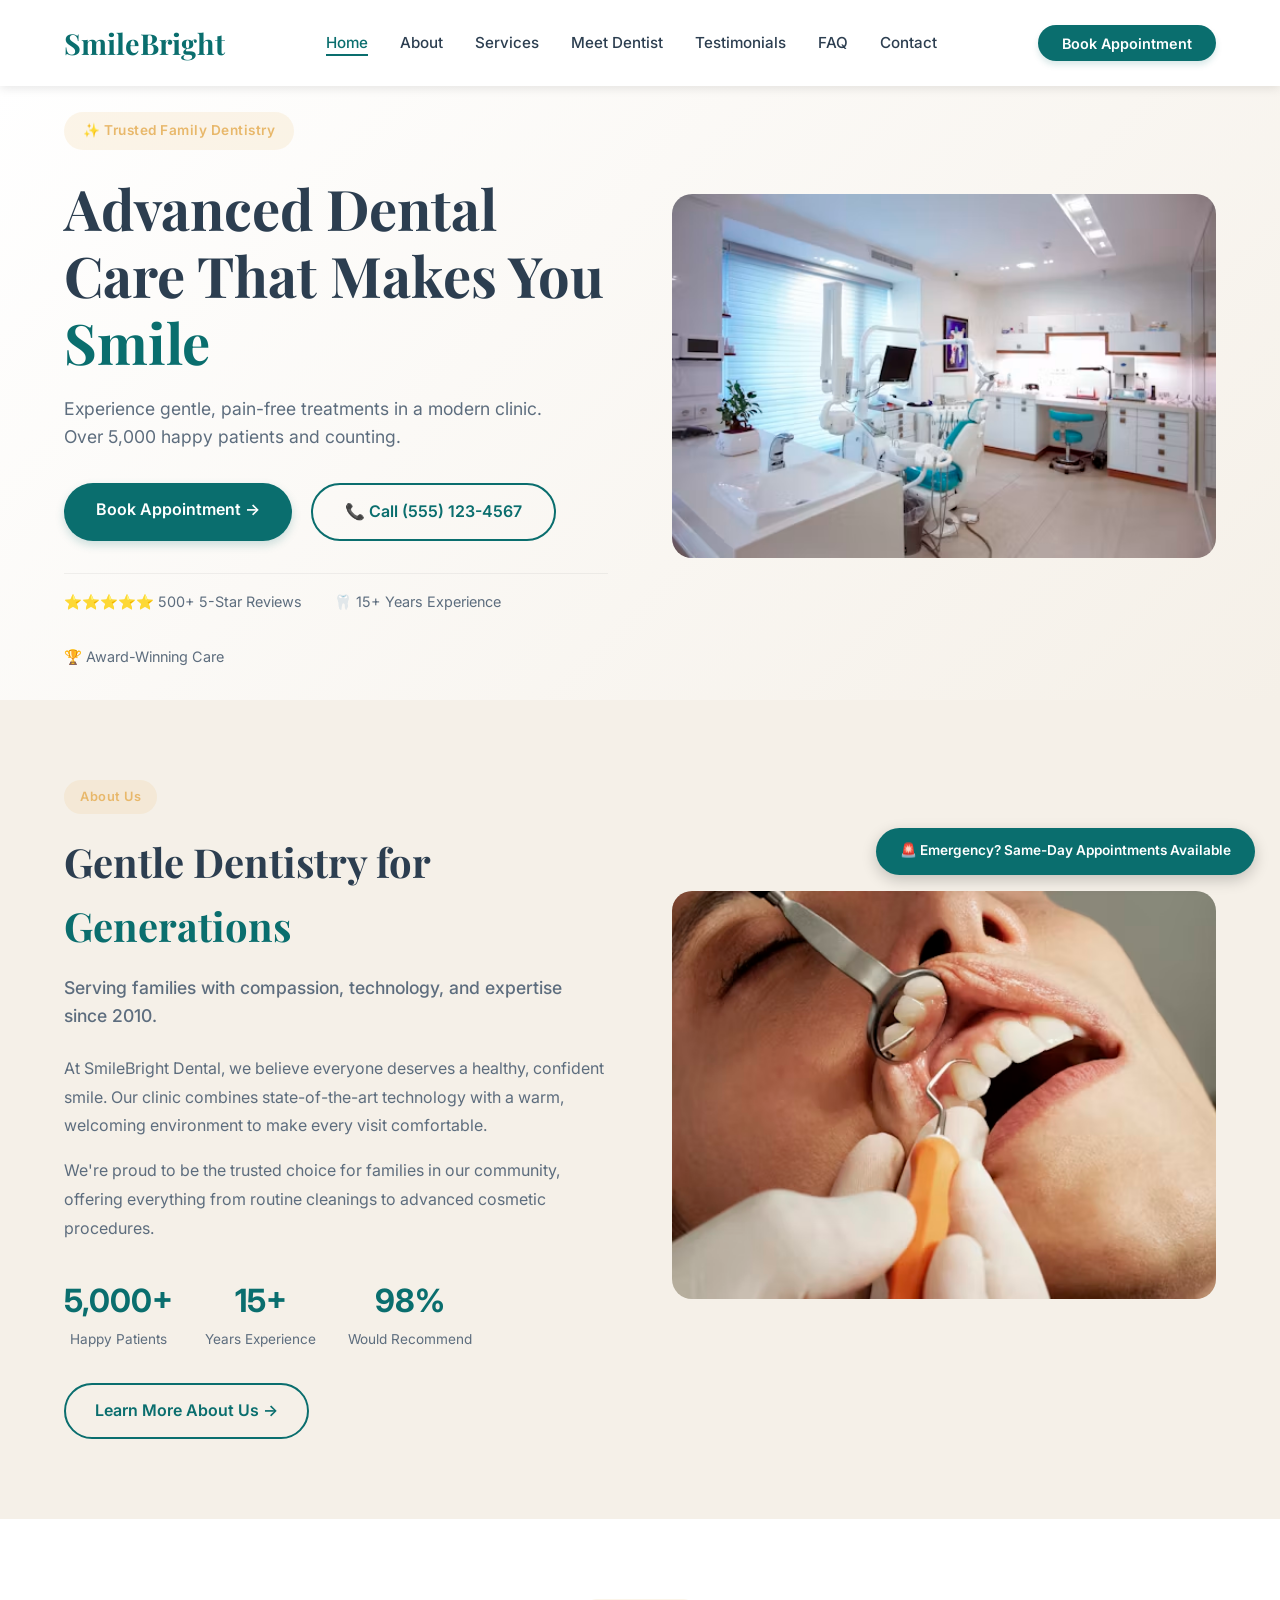
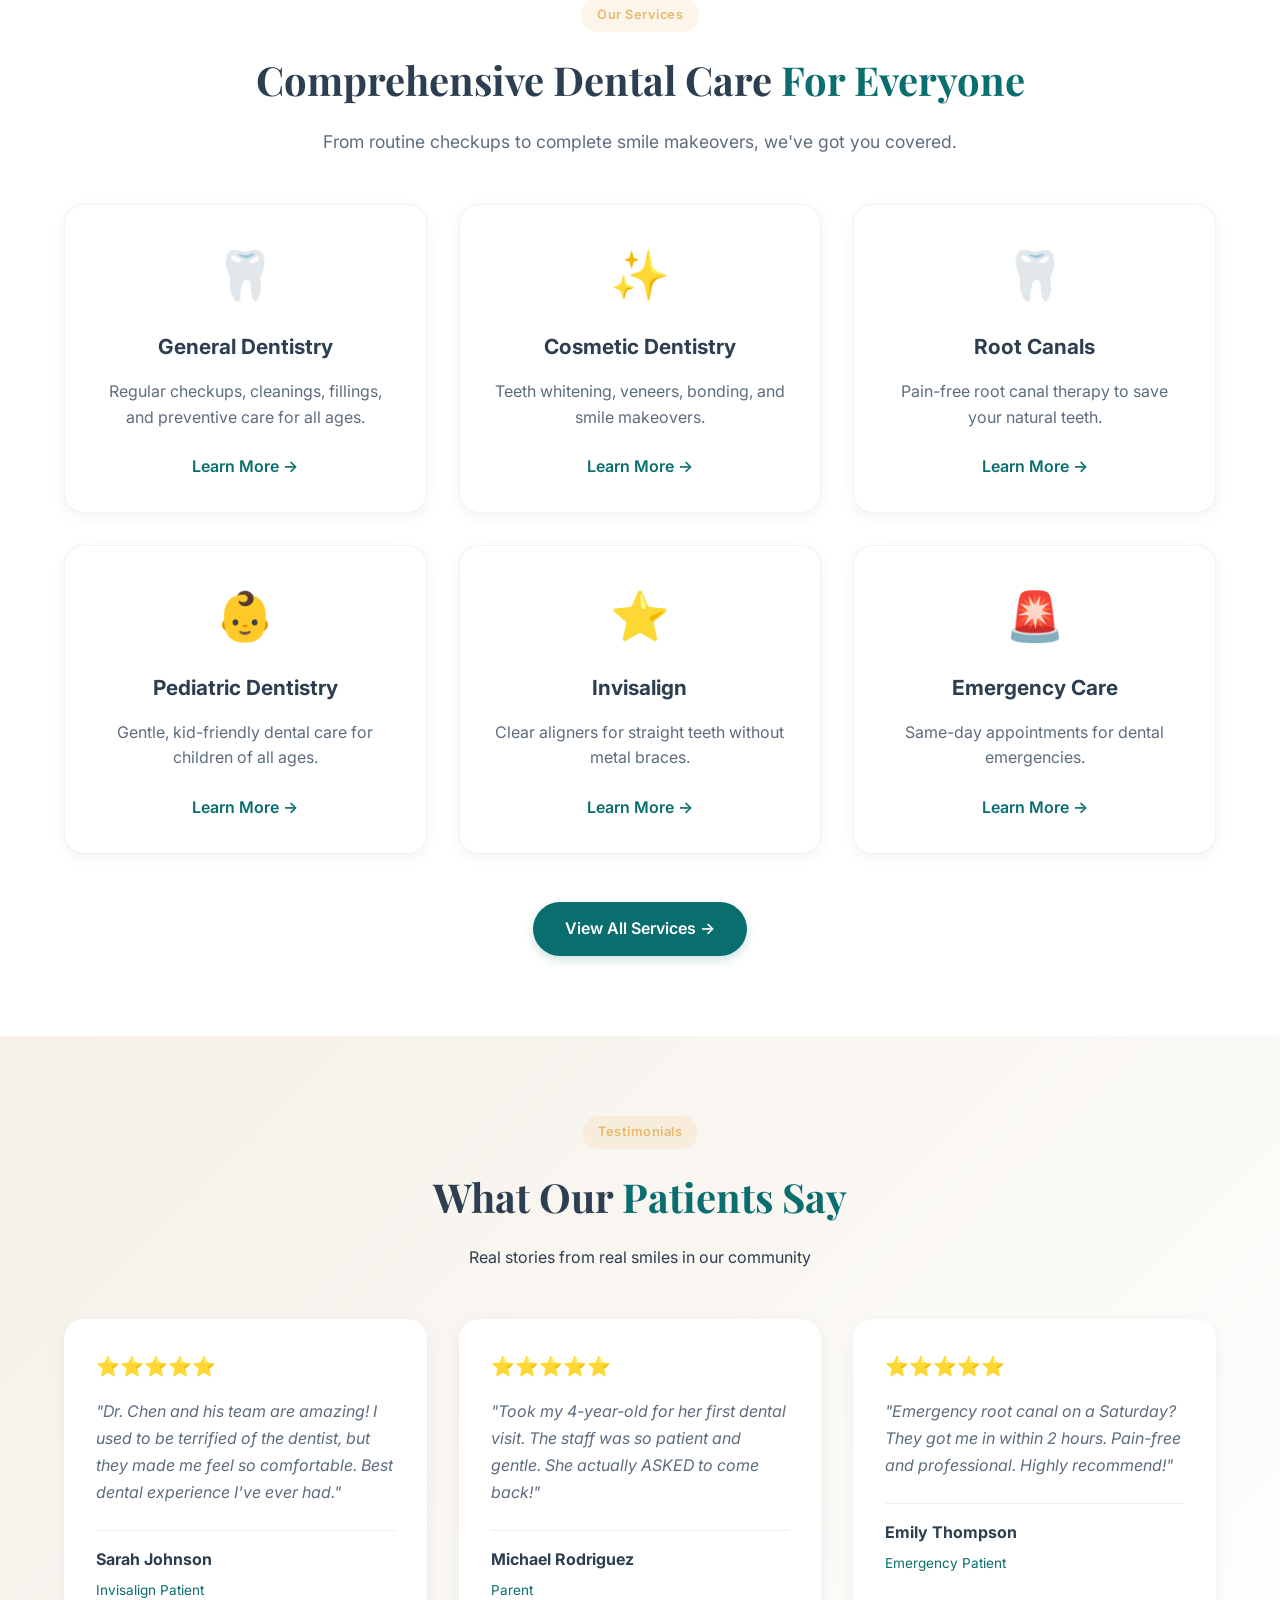
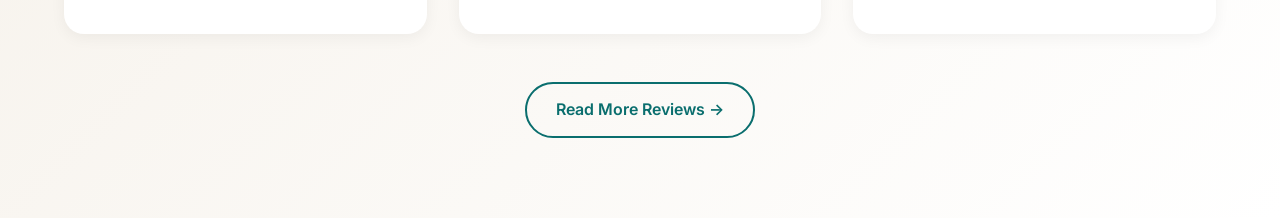
==== index.html @ 158069dd "Initial commit - SmileBright Dental Website" ====
<!DOCTYPE html>
<html lang="en">
<head>
    <meta charset="UTF-8">
    <meta name="viewport" content="width=device-width, initial-scale=1.0">
    <title>SmileBright Dental - Gentle Family Dentistry</title>
    <link rel="stylesheet" href="css/style.css">
    <script src="js/main.js" defer></script>
</head>
<body>
    <!-- Responsive Navigation Bar -->
    <header class="navbar">
        <div class="nav-container">
            <a href="index.html" class="logo">SmileBright</a>
            
            <!-- Desktop Navigation -->
            <div class="nav-menu" id="navMenu">
                <ul class="nav-list">
                    <li><a href="index.html" class="nav-link">Home</a></li>
                    <li><a href="about.html" class="nav-link">About</a></li>
                    <li><a href="services.html" class="nav-link">Services</a></li>
                    <li><a href="meet-dentist.html" class="nav-link">Meet Dentist</a></li>
                    <li><a href="testimonials.html" class="nav-link">Testimonials</a></li>
                    <li><a href="faq.html" class="nav-link">FAQ</a></li>
                    <li><a href="contact.html" class="nav-link">Contact</a></li>
                    <li class="mobile-only"><a href="appointment.html" class="btn-appointment">Book Appointment</a></li>
                </ul>
            </div>

            <!-- Desktop CTA Button -->
            <div class="nav-actions-desktop">
                <a href="appointment.html" class="btn-appointment">Book Appointment</a>
            </div>

            <!-- Hamburger Button for Mobile -->
            <button class="hamburger-menu" id="hamburgerBtn" aria-label="Toggle navigation">
                <span class="bar"></span>
                <span class="bar"></span>
                <span class="bar"></span>
            </button>
        </div>
    </header>

    <main>
        <section class="hero">
            <div class="hero-content">
                <span class="hero-badge">✨ Trusted Family Dentistry</span>
                <h1>Advanced Dental Care That Makes You <span class="highlight">Smile</span></h1>
                <p class="hero-subheadline">Experience gentle, pain-free treatments in a modern clinic. Over 5,000 happy patients and counting.</p>
                <div class="hero-buttons">
                    <a href="appointment.html" class="btn-primary">Book Appointment →</a>
                    <a href="tel:5551234567" class="btn-secondary">📞 Call (555) 123-4567</a>
                </div>
                <div class="hero-trust">
                    <span>⭐⭐⭐⭐⭐ 500+ 5-Star Reviews</span>
                    <span>🦷 15+ Years Experience</span>
                    <span>🏆 Award-Winning Care</span>
                </div>
            </div>
            <div class="hero-image">
                <div class="hero-image-placeholder">
                    <img src="images/photo-1629909613654-28e377c37b09.avif" alt="SmileBright Dental Clinic" style="width:100%; border-radius:20px; object-fit:cover;">
                </div>
            </div>
        </section>

        <section class="about-section">
            <div class="about-container">
                <div class="about-content">
                    <span class="section-badge">About Us</span>
                    <h2>Gentle Dentistry for <span class="highlight">Generations</span></h2>
                    <p class="about-subhead">Serving families with compassion, technology, and expertise since 2010.</p>
                    <div class="about-text">
                        <p>At SmileBright Dental, we believe everyone deserves a healthy, confident smile. Our clinic combines state-of-the-art technology with a warm, welcoming environment to make every visit comfortable.</p>
                        <p>We're proud to be the trusted choice for families in our community, offering everything from routine cleanings to advanced cosmetic procedures.</p>
                    </div>
                    <div class="about-stats">
                        <div class="stat">
                            <span class="stat-number">5,000+</span>
                            <span class="stat-label">Happy Patients</span>
                        </div>
                        <div class="stat">
                            <span class="stat-number">15+</span>
                            <span class="stat-label">Years Experience</span>
                        </div>
                        <div class="stat">
                            <span class="stat-number">98%</span>
                            <span class="stat-label">Would Recommend</span>
                        </div>
                    </div>
                    <a href="about.html" class="btn-outline">Learn More About Us →</a>
                </div>
                <div class="about-image">
                    <div class="about-image-placeholder">
                        <img src="images/photo-1606811971618-4486d14f3f99.avif" alt="SmileBright Dental Clinic" style="width:100%; border-radius:20px; object-fit:cover;">
                    </div>
                </div>
            </div>
        </section>

        <section class="services-section">
            <div class="services-header">
                <span class="section-badge">Our Services</span>
                <h2>Comprehensive Dental Care <span class="highlight">For Everyone</span></h2>
                <p>From routine checkups to complete smile makeovers, we've got you covered.</p>
            </div>
            <div class="services-grid">
                <div class="service-card">
                    <div class="service-icon">🦷</div>
                    <h3>General Dentistry</h3>
                    <p>Regular checkups, cleanings, fillings, and preventive care for all ages.</p>
                    <a href="services.html#general" class="service-link">Learn More →</a>
                </div>
                <div class="service-card">
                    <div class="service-icon">✨</div>
                    <h3>Cosmetic Dentistry</h3>
                    <p>Teeth whitening, veneers, bonding, and smile makeovers.</p>
                    <a href="services.html#cosmetic" class="service-link">Learn More →</a>
                </div>
                <div class="service-card">
                    <div class="service-icon">🦷</div>
                    <h3>Root Canals</h3>
                    <p>Pain-free root canal therapy to save your natural teeth.</p>
                    <a href="services.html#root-canal" class="service-link">Learn More →</a>
                </div>
                <div class="service-card">
                    <div class="service-icon">👶</div>
                    <h3>Pediatric Dentistry</h3>
                    <p>Gentle, kid-friendly dental care for children of all ages.</p>
                    <a href="services.html#pediatric" class="service-link">Learn More →</a>
                </div>
                <div class="service-card">
                    <div class="service-icon">⭐</div>
                    <h3>Invisalign</h3>
                    <p>Clear aligners for straight teeth without metal braces.</p>
                    <a href="services.html#invisalign" class="service-link">Learn More →</a>
                </div>
                <div class="service-card">
                    <div class="service-icon">🚨</div>
                    <h3>Emergency Care</h3>
                    <p>Same-day appointments for dental emergencies.</p>
                    <a href="services.html#emergency" class="service-link">Learn More →</a>
                </div>
            </div>
            <div class="services-cta">
                <a href="services.html" class="btn-primary">View All Services →</a>
            </div>
        </section>

        <section class="testimonials-section">
            <div class="testimonials-header">
                <span class="section-badge">Testimonials</span>
                <h2>What Our <span class="highlight">Patients Say</span></h2>
                <p>Real stories from real smiles in our community</p>
            </div>
            <div class="testimonials-grid">
                <div class="testimonial-card">
                    <div class="testimonial-stars">⭐⭐⭐⭐⭐</div>
                    <p class="testimonial-text">"Dr. Chen and his team are amazing! I used to be terrified of the dentist, but they made me feel so comfortable. Best dental experience I've ever had."</p>
                    <div class="testimonial-author">
                        <strong>Sarah Johnson</strong>
                        <span>Invisalign Patient</span>
                    </div>
                </div>
                <div class="testimonial-card">
                    <div class="testimonial-stars">⭐⭐⭐⭐⭐</div>
                    <p class="testimonial-text">"Took my 4-year-old for her first dental visit. The staff was so patient and gentle. She actually ASKED to come back!"</p>
                    <div class="testimonial-author">
                        <strong>Michael Rodriguez</strong>
                        <span>Parent</span>
                    </div>
                </div>
                <div class="testimonial-card">
                    <div class="testimonial-stars">⭐⭐⭐⭐⭐</div>
                    <p class="testimonial-text">"Emergency root canal on a Saturday? They got me in within 2 hours. Pain-free and professional. Highly recommend!"</p>
                    <div class="testimonial-author">
                        <strong>Emily Thompson</strong>
                        <span>Emergency Patient</span>
                    </div>
                </div>
            </div>
            <div class="testimonials-cta">
                <a href="testimonials.html" class="btn-outline">Read More Reviews →</a>
            </div>
        </section>
    </main>

    <div class="floating-widget">
        🚨 Emergency? Same-Day Appointments Available
    </div>
</body>
</html>
---- css/style.css ----
/* SmileBright Dental Clinic CSS */
@import url('https://fonts.googleapis.com/css2?family=Inter:wght@400;500;600;700&family=Playfair+Display:ital,wght@0,400..900;1,400..900&display=swap');

/* CSS Reset */
* {
    margin: 0;
    padding: 0;
    box-sizing: border-box;
}

body {
    font-family: 'Inter', sans-serif;
    color: #2C3E50;
    background-color: #FFFFFF;
    line-height: 1.6;
    padding-top: 80px;
}

/* Make sure navbar is visible */
.navbar {
    position: fixed;
    top: 0;
    left: 0;
    width: 100%;
    background-color: white; /* Changed from transparent to ensure visibility */
    z-index: 1000;
    box-shadow: 0 2px 10px rgba(0,0,0,0.1);
}

.nav-container {
    display: flex;
    justify-content: space-between;
    align-items: center;
    padding: 1.25rem 5%;
    max-width: 1400px;
    margin: 0 auto;
}

/* Logo Styling */
.logo {
    font-family: 'Playfair Display', serif;
    font-size: 1.8rem;
    font-weight: 700;
    color: #0A6E6E;
    text-decoration: none;
    transition: transform 0.3s ease;
}

.logo:hover {
    transform: scale(1.02);
}

/* Navigation Links General Styles */
.nav-list {
    display: flex;
    gap: 2rem;
    list-style: none;
}

.nav-link {
    text-decoration: none;
    color: #2C3E50;
    font-weight: 500;
    font-size: 0.95rem;
    transition: color 0.3s ease;
    position: relative;
    padding: 0.25rem 0;
}

.nav-link:hover {
    color: #0A6E6E;
}

/* Active Page Indicator */
.nav-link.active {
    color: #0A6E6E;
    text-decoration: underline;
    text-underline-offset: 6px;
    text-decoration-thickness: 2px;
}

/* Appointment CTA Button */
.btn-appointment {
    background-color: #0A6E6E;
    color: #FFFFFF;
    padding: 0.6rem 1.5rem;
    border-radius: 50px;
    font-weight: 600;
    font-size: 0.9rem;
    text-decoration: none;
    transition: background-color 0.3s ease, transform 0.2s ease, box-shadow 0.3s ease;
    box-shadow: 0 4px 6px rgba(10, 110, 110, 0.15);
}

.btn-appointment:hover {
    background-color: #055252;
    transform: translateY(-1px);
    box-shadow: 0 6px 12px rgba(10, 110, 110, 0.25);
}

.btn-appointment.active {
    background-color: #055252;
}

/* Hero Section Placeholder */
.hero-placeholder {
    min-height: 500px;
    height: 80vh;
    background: linear-gradient(135deg, #F5F0E8 0%, #EADEC9 100%);
    display: flex;
    flex-direction: column;
    justify-content: center;
    align-items: center;
    text-align: center;
    padding: 2rem;
}

.hero-placeholder h1 {
    font-family: 'Playfair Display', serif;
    font-size: 3rem;
    color: #0A6E6E;
    margin-bottom: 1rem;
}

.hero-placeholder p {
    font-size: 1.2rem;
    color: #5D6D7E;
    max-width: 600px;
}

/* Fix nav-menu visibility on desktop */
@media (min-width: 769px) {
    .nav-menu {
        display: flex !important;
        align-items: center;
    }
    
    .mobile-only {
        display: none;
    }
}

/* Mobile styles */
@media (max-width: 768px) {
    .nav-actions-desktop {
        display: none;
    }
    
    .nav-menu {
        position: fixed;
        top: 0;
        right: -100%;
        width: 280px;
        height: 100vh;
        background: white;
        flex-direction: column;
        justify-content: flex-start;
        padding-top: 80px;
        transition: right 0.3s ease;
        box-shadow: -2px 0 10px rgba(0,0,0,0.1);
        z-index: 999;
    }
    
    .nav-menu.active {
        right: 0;
        display: flex !important;
    }
    
    .nav-list {
        flex-direction: column;
        padding: 0 2rem;
        gap: 1.5rem;
    }
    
    .mobile-only {
        display: block;
        margin-top: 2rem;
    }
    
    .hamburger-menu {
        display: flex !important;
        flex-direction: column;
        gap: 5px;
        background: none;
        border: none;
        cursor: pointer;
        z-index: 1001;
    }
    
    .hamburger-menu .bar {
        width: 25px;
        height: 3px;
        background: #2C3E50;
        border-radius: 3px;
        transition: all 0.3s;
    }
    
    .hamburger-menu.active .bar:nth-child(1) {
        transform: rotate(45deg) translate(5px, 5px);
    }
    
    .hamburger-menu.active .bar:nth-child(2) {
        opacity: 0;
    }
    
    .hamburger-menu.active .bar:nth-child(3) {
        transform: rotate(-45deg) translate(7px, -6px);
    }
}

/* Desktop nav-menu visible */
@media (min-width: 769px) {
    .hamburger-menu {
        display: none !important;
    }
    
    .nav-menu {
        display: flex !important;
        position: static;
        width: auto;
        height: auto;
        background: transparent;
        box-shadow: none;
        padding-top: 0;
    }
}

/* Hero Section Styles */
.hero {
    min-height: 550px;
    display: flex;
    align-items: center;
    justify-content: space-between;
    padding: 2rem 5%;
    max-width: 1400px;
    margin: 0 auto;
    gap: 4rem;
    background: linear-gradient(135deg, #FFFFFF 0%, #F5F0E8 100%);
}

.hero-content {
    flex: 1;
}

.hero-badge {
    display: inline-block;
    background: rgba(232, 184, 107, 0.15);
    color: #E8B86B;
    padding: 0.5rem 1.2rem;
    border-radius: 50px;
    font-size: 0.85rem;
    font-weight: 600;
    margin-bottom: 1.5rem;
    letter-spacing: 0.5px;
}

.hero h1 {
    font-family: 'Playfair Display', serif;
    font-size: 3.5rem;
    line-height: 1.2;
    margin-bottom: 1.2rem;
    color: #2C3E50;
}

.hero .highlight {
    color: #0A6E6E;
    position: relative;
    display: inline-block;
}

.hero .highlight::after {
    content: '';
    position: absolute;
    bottom: 8px;
    left: 0;
    width: 100%;
    height: 10px;
    background: rgba(10, 110, 110, 0.2);
    z-index: -1;
}

.hero-subheadline {
    font-size: 1.1rem;
    color: #5D6D7E;
    line-height: 1.6;
    margin-bottom: 2rem;
    max-width: 90%;
}

.hero-buttons {
    display: flex;
    gap: 1.2rem;
    margin-bottom: 2rem;
    flex-wrap: wrap;
}

.btn-primary {
    background: #0A6E6E;
    color: white;
    padding: 0.9rem 2rem;
    border-radius: 50px;
    text-decoration: none;
    font-weight: 600;
    transition: all 0.3s ease;
    display: inline-block;
    box-shadow: 0 4px 10px rgba(10, 110, 110, 0.2);
}

.btn-primary:hover {
    background: #055252;
    transform: translateY(-2px);
    box-shadow: 0 6px 15px rgba(10, 110, 110, 0.3);
}

.btn-secondary {
    background: transparent;
    color: #0A6E6E;
    padding: 0.9rem 2rem;
    border-radius: 50px;
    text-decoration: none;
    font-weight: 600;
    border: 2px solid #0A6E6E;
    transition: all 0.3s ease;
    display: inline-block;
}

.btn-secondary:hover {
    background: rgba(10, 110, 110, 0.05);
    transform: translateY(-2px);
}

.hero-trust {
    display: flex;
    gap: 2rem;
    padding-top: 1rem;
    border-top: 1px solid rgba(0,0,0,0.05);
    font-size: 0.9rem;
    color: #5D6D7E;
    flex-wrap: wrap;
}

.hero-image {
    flex: 1;
    display: flex;
    align-items: center;
    justify-content: center;
}

.hero-image-placeholder {
    background: linear-gradient(135deg, #0A6E6E10, #E8B86B10);
    border-radius: 30px;
    width: 100%;
    min-height: 400px;
    display: flex;
    flex-direction: column;
    align-items: center;
    justify-content: center;
    font-size: 4rem;
    text-align: center;
    border: 2px dashed #0A6E6E30;
}

.hero-image-placeholder p {
    font-size: 1.25rem;
    color: #0A6E6E;
    margin-top: 1rem;
}

.hero-image-placeholder small {
    font-size: 0.8rem;
    color: #5D6D7E;
}

/* Floating Widget */
.floating-widget {
    position: fixed;
    bottom: 25px;
    right: 25px;
    background: #0A6E6E;
    color: white;
    padding: 0.8rem 1.5rem;
    border-radius: 50px;
    font-size: 0.85rem;
    font-weight: 600;
    z-index: 999;
    box-shadow: 0 5px 15px rgba(0,0,0,0.2);
    cursor: pointer;
    transition: transform 0.3s ease;
}

.floating-widget:hover {
    transform: scale(1.05);
    background: #055252;
}

/* Mobile Responsive */
@media (max-width: 968px) {
    .hero {
        flex-direction: column;
        text-align: center;
        gap: 2rem;
        padding: 2rem 5%;
    }
    
    .hero h1 {
        font-size: 2.5rem;
    }
    
    .hero-subheadline {
        max-width: 100%;
    }
    
    .hero-buttons {
        justify-content: center;
    }
    
    .hero-trust {
        justify-content: center;
    }
    
    .hero-image-placeholder {
        min-height: 250px;
    }
}

@media (max-width: 480px) {
    .hero h1 {
        font-size: 1.8rem;
    }
    
    .hero-buttons {
        flex-direction: column;
    }
    
    .btn-primary, .btn-secondary {
        text-align: center;
    }
    
    .floating-widget {
        font-size: 0.7rem;
        padding: 0.5rem 1rem;
        bottom: 15px;
        right: 15px;
    }
}

/* Section Badge */
.section-badge {
    display: inline-block;
    background: rgba(232, 184, 107, 0.15);
    color: #E8B86B;
    padding: 0.4rem 1rem;
    border-radius: 50px;
    font-size: 0.8rem;
    font-weight: 600;
    margin-bottom: 1rem;
    letter-spacing: 0.5px;
}

/* About Section */
.about-section {
    padding: 5rem 5%;
    background: #F5F0E8;
}

.about-container {
    max-width: 1400px;
    margin: 0 auto;
    display: flex;
    align-items: center;
    gap: 4rem;
}

.about-content {
    flex: 1;
}

.about-content h2 {
    font-family: 'Playfair Display', serif;
    font-size: 2.5rem;
    color: #2C3E50;
    margin-bottom: 1rem;
}

.about-content .highlight {
    color: #0A6E6E;
}

.about-subhead {
    font-size: 1.1rem;
    color: #5D6D7E;
    margin-bottom: 1.5rem;
    font-weight: 500;
}

.about-text {
    color: #5D6D7E;
    line-height: 1.8;
    margin-bottom: 2rem;
}

.about-text p {
    margin-bottom: 1rem;
}

.about-stats {
    display: flex;
    gap: 2rem;
    margin-bottom: 2rem;
    flex-wrap: wrap;
}

.stat {
    text-align: center;
}

.stat-number {
    display: block;
    font-size: 2rem;
    font-weight: 700;
    color: #0A6E6E;
}

.stat-label {
    font-size: 0.85rem;
    color: #5D6D7E;
}

.btn-outline {
    display: inline-block;
    padding: 0.8rem 1.8rem;
    border: 2px solid #0A6E6E;
    color: #0A6E6E;
    text-decoration: none;
    border-radius: 50px;
    font-weight: 600;
    transition: all 0.3s;
}

.btn-outline:hover {
    background: #0A6E6E;
    color: white;
}

.about-image {
    flex: 1;
}

.about-image-placeholder {
    background: linear-gradient(135deg, #0A6E6E10, #E8B86B10);
    border-radius: 30px;
    min-height: 400px;
    display: flex;
    flex-direction: column;
    align-items: center;
    justify-content: center;
    font-size: 4rem;
    text-align: center;
    border: 2px dashed #0A6E6E30;
}

/* Page Header */
.page-header {
    background: linear-gradient(135deg, #0A6E6E, #055252);
    color: white;
    text-align: center;
    padding: 4rem 5%;
    margin-top: -80px;
    padding-top: 120px;
}

.page-header h1 {
    font-family: 'Playfair Display', serif;
    font-size: 3rem;
    margin-bottom: 0.5rem;
}

/* Doctor Profile */
.doctor-profile {
    padding: 5rem 5%;
    max-width: 1400px;
    margin: 0 auto;
}

.doctor-container {
    display: flex;
    gap: 4rem;
    align-items: start;
}

.doctor-image {
    flex: 1;
}

.doctor-image-placeholder {
    background: linear-gradient(135deg, #0A6E6E10, #E8B86B10);
    border-radius: 30px;
    min-height: 450px;
    display: flex;
    flex-direction: column;
    align-items: center;
    justify-content: center;
    font-size: 5rem;
    text-align: center;
}

.doctor-info {
    flex: 1.5;
}

.doctor-info h2 {
    font-family: 'Playfair Display', serif;
    font-size: 2rem;
    color: #2C3E50;
    margin-bottom: 1.5rem;
}

.doctor-info p {
    color: #5D6D7E;
    line-height: 1.8;
    margin-bottom: 1.5rem;
}

.credentials, .specialties {
    margin-bottom: 2rem;
}

.credentials h3, .specialties h3 {
    color: #2C3E50;
    margin-bottom: 1rem;
    font-size: 1.3rem;
}

.credentials ul {
    list-style: none;
    padding-left: 0;
}

.credentials li {
    margin-bottom: 0.5rem;
    color: #5D6D7E;
}

.specialty-tags {
    display: flex;
    flex-wrap: wrap;
    gap: 0.8rem;
}

.specialty-tags span {
    background: #0A6E6E10;
    padding: 0.5rem 1rem;
    border-radius: 50px;
    color: #0A6E6E;
    font-size: 0.9rem;
    font-weight: 500;
}

/* Mobile Responsive */
@media (max-width: 968px) {
    .about-container, .doctor-container {
        flex-direction: column;
    }
    
    .about-content h2 {
        font-size: 2rem;
    }
    
    .about-stats {
        justify-content: center;
    }
    
    .page-header h1 {
        font-size: 2rem;
    }
}

/* Services Section - Homepage */
.services-section {
    padding: 5rem 5%;
    max-width: 1400px;
    margin: 0 auto;
}

.services-header {
    text-align: center;
    margin-bottom: 3rem;
}

.services-header h2 {
    font-family: 'Playfair Display', serif;
    font-size: 2.5rem;
    color: #2C3E50;
    margin-bottom: 1rem;
}

.services-header .highlight {
    color: #0A6E6E;
}

.services-header p {
    color: #5D6D7E;
    font-size: 1.1rem;
}

.services-grid {
    display: grid;
    grid-template-columns: repeat(auto-fit, minmax(320px, 1fr));
    gap: 2rem;
    margin-bottom: 3rem;
}

.service-card {
    background: white;
    border-radius: 20px;
    padding: 2rem;
    text-align: center;
    transition: all 0.3s ease;
    box-shadow: 0 4px 15px rgba(0,0,0,0.05);
    border: 1px solid rgba(0,0,0,0.05);
}

.service-card:hover {
    transform: translateY(-5px);
    box-shadow: 0 8px 25px rgba(10, 110, 110, 0.1);
    border-color: #0A6E6E20;
}

.service-icon {
    font-size: 3rem;
    margin-bottom: 1rem;
}

.service-card h3 {
    font-size: 1.3rem;
    color: #2C3E50;
    margin-bottom: 1rem;
}

.service-card p {
    color: #5D6D7E;
    margin-bottom: 1.5rem;
    line-height: 1.6;
}

.service-link {
    color: #0A6E6E;
    text-decoration: none;
    font-weight: 600;
    transition: color 0.3s;
}

.service-link:hover {
    color: #055252;
}

.services-cta {
    text-align: center;
}

/* Services Detailed Page */
.services-detailed {
    padding: 4rem 5%;
    max-width: 1200px;
    margin: 0 auto;
}

.services-detailed-container {
    display: flex;
    flex-direction: column;
    gap: 3rem;
}

.service-detailed-card {
    display: flex;
    gap: 2rem;
    background: white;
    border-radius: 20px;
    padding: 2rem;
    box-shadow: 0 4px 15px rgba(0,0,0,0.05);
    transition: transform 0.3s;
}

.service-detailed-card:hover {
    transform: translateX(5px);
}

.service-detailed-icon {
    font-size: 3.5rem;
    min-width: 80px;
    text-align: center;
}

.service-detailed-content {
    flex: 1;
}

.service-detailed-content h2 {
    font-family: 'Playfair Display', serif;
    color: #0A6E6E;
    margin-bottom: 1rem;
}

.service-detailed-content p {
    color: #5D6D7E;
    margin-bottom: 1rem;
    line-height: 1.6;
}

.service-detailed-content ul {
    list-style: none;
    padding-left: 0;
    margin-bottom: 1.5rem;
}

.service-detailed-content li {
    color: #5D6D7E;
    padding: 0.3rem 0;
    padding-left: 1.5rem;
    position: relative;
}

.service-detailed-content li::before {
    content: "✓";
    color: #0A6E6E;
    position: absolute;
    left: 0;
    font-weight: bold;
}

.service-price {
    display: inline-block;
    background: #0A6E6E10;
    color: #0A6E6E;
    padding: 0.3rem 1rem;
    border-radius: 50px;
    font-weight: 600;
    margin-bottom: 1rem;
}

/* Mobile Responsive */
@media (max-width: 768px) {
    .services-header h2 {
        font-size: 1.8rem;
    }
    
    .services-grid {
        grid-template-columns: 1fr;
    }
    
    .service-detailed-card {
        flex-direction: column;
        text-align: center;
    }
    
    .service-detailed-content li::before {
        position: static;
        margin-right: 0.5rem;
    }
    
    .service-detailed-content ul {
        text-align: left;
    }
}

/* Testimonials Section */
.testimonials-section {
    padding: 5rem 5%;
    background: linear-gradient(135deg, #F5F0E8 0%, #FFFFFF 100%);
}

.testimonials-header {
    text-align: center;
    margin-bottom: 3rem;
}

.testimonials-header h2 {
    font-family: 'Playfair Display', serif;
    font-size: 2.5rem;
    color: #2C3E50;
    margin-bottom: 1rem;
}

.testimonials-header .highlight {
    color: #0A6E6E;
}

.testimonials-grid {
    display: grid;
    grid-template-columns: repeat(auto-fit, minmax(320px, 1fr));
    gap: 2rem;
    margin-bottom: 3rem;
}

.testimonial-card {
    background: white;
    border-radius: 20px;
    padding: 2rem;
    box-shadow: 0 4px 15px rgba(0,0,0,0.05);
    transition: transform 0.3s;
}

.testimonial-card:hover {
    transform: translateY(-5px);
}

.testimonial-stars {
    color: #E8B86B;
    font-size: 1.2rem;
    margin-bottom: 1rem;
}

.testimonial-text {
    color: #5D6D7E;
    line-height: 1.7;
    margin-bottom: 1.5rem;
    font-style: italic;
}

.testimonial-author {
    border-top: 1px solid #eee;
    padding-top: 1rem;
}

.testimonial-author strong {
    display: block;
    color: #2C3E50;
    margin-bottom: 0.25rem;
}

.testimonial-author span {
    font-size: 0.85rem;
    color: #0A6E6E;
}

.testimonials-cta {
    text-align: center;
}

/* FAQ Page */
.faq-section {
    padding: 4rem 5%;
    max-width: 900px;
    margin: 0 auto;
}

.faq-categories {
    display: flex;
    flex-wrap: wrap;
    gap: 1rem;
    margin-bottom: 3rem;
    justify-content: center;
}

.category-btn {
    background: transparent;
    border: 2px solid #0A6E6E;
    color: #0A6E6E;
    padding: 0.5rem 1.5rem;
    border-radius: 50px;
    cursor: pointer;
    font-weight: 600;
    transition: all 0.3s;
}

.category-btn:hover,
.category-btn.active {
    background: #0A6E6E;
    color: white;
}

.faq-accordion {
    display: flex;
    flex-direction: column;
    gap: 1rem;
}

.faq-item {
    background: white;
    border-radius: 12px;
    border: 1px solid rgba(0,0,0,0.08);
    overflow: hidden;
}

.faq-question {
    display: flex;
    justify-content: space-between;
    align-items: center;
    padding: 1.2rem 1.5rem;
    cursor: pointer;
    font-weight: 600;
    color: #2C3E50;
    transition: background 0.3s;
}

.faq-question:hover {
    background: #F5F0E8;
}

.faq-icon {
    font-size: 1.5rem;
    color: #0A6E6E;
    transition: transform 0.3s;
}

.faq-item.active .faq-icon {
    transform: rotate(45deg);
}

.faq-answer {
    max-height: 0;
    padding: 0 1.5rem;
    overflow: hidden;
    transition: max-height 0.3s ease, padding 0.3s ease;
    color: #5D6D7E;
    line-height: 1.6;
}

.faq-item.active .faq-answer {
    max-height: 500px;
    padding: 0 1.5rem 1.2rem 1.5rem;
}

.faq-answer ul {
    margin-top: 0.5rem;
    padding-left: 1.5rem;
}

.faq-answer li {
    margin-bottom: 0.25rem;
}

/* Mobile Responsive */
@media (max-width: 768px) {
    .testimonials-header h2 {
        font-size: 1.8rem;
    }
    
    .faq-categories {
        gap: 0.5rem;
    }
    
    .category-btn {
        font-size: 0.8rem;
        padding: 0.4rem 1rem;
    }
    
    .faq-question {
        font-size: 0.95rem;
        padding: 1rem;
    }
}

/* Appointment Page */
.appointment-section {
    padding: 4rem 5%;
    max-width: 1200px;
    margin: 0 auto;
}

.appointment-container {
    display: flex;
    gap: 4rem;
    flex-wrap: wrap;
}

.appointment-info {
    flex: 1;
    background: #F5F0E8;
    padding: 2rem;
    border-radius: 20px;
    align-self: start;
}

.appointment-info h2 {
    font-family: 'Playfair Display', serif;
    color: #2C3E50;
    margin-bottom: 1.5rem;
}

.appointment-info ul {
    list-style: none;
    padding-left: 0;
    margin-bottom: 2rem;
}

.appointment-info li {
    padding: 0.5rem 0;
    color: #5D6D7E;
}

.contact-info-box {
    background: white;
    padding: 1.5rem;
    border-radius: 15px;
    text-align: center;
}

.contact-info-box h3 {
    margin-bottom: 1rem;
}

.phone-number {
    font-size: 1.5rem;
    font-weight: 700;
    color: #0A6E6E;
    text-decoration: none;
    display: block;
    margin-bottom: 0.5rem;
}

.appointment-form-wrapper {
    flex: 1.5;
    background: white;
    padding: 2rem;
    border-radius: 20px;
    box-shadow: 0 4px 20px rgba(0,0,0,0.05);
}

.form-group {
    margin-bottom: 1.5rem;
}

.form-group label {
    display: block;
    margin-bottom: 0.5rem;
    font-weight: 600;
    color: #2C3E50;
}

.form-group input,
.form-group select,
.form-group textarea {
    width: 100%;
    padding: 0.8rem;
    border: 1px solid #ddd;
    border-radius: 10px;
    font-family: 'Inter', sans-serif;
    transition: border-color 0.3s;
}

.form-group input:focus,
.form-group select:focus,
.form-group textarea:focus {
    outline: none;
    border-color: #0A6E6E;
}

.form-row {
    display: grid;
    grid-template-columns: 1fr 1fr;
    gap: 1rem;
}

.btn-submit {
    width: 100%;
    cursor: pointer;
    font-size: 1.1rem;
}

.form-note {
    font-size: 0.8rem;
    color: #5D6D7E;
    text-align: center;
    margin-top: 1rem;
}

/* Contact Page */
.contact-section {
    padding: 4rem 5%;
    max-width: 1200px;
    margin: 0 auto;
}

.contact-info-grid {
    display: grid;
    grid-template-columns: repeat(auto-fit, minmax(250px, 1fr));
    gap: 2rem;
    margin-bottom: 3rem;
}

.contact-card {
    text-align: center;
    padding: 2rem;
    background: white;
    border-radius: 20px;
    box-shadow: 0 4px 15px rgba(0,0,0,0.05);
    transition: transform 0.3s;
}

.contact-card:hover {
    transform: translateY(-5px);
}

.contact-icon {
    font-size: 3rem;
    margin-bottom: 1rem;
}

.contact-card h3 {
    font-family: 'Playfair Display', serif;
    color: #0A6E6E;
    margin-bottom: 1rem;
}

.contact-card p {
    color: #5D6D7E;
    line-height: 1.6;
}

.contact-card a {
    color: #0A6E6E;
    text-decoration: none;
    font-weight: 600;
}

.map-container {
    border-radius: 20px;
    overflow: hidden;
    box-shadow: 0 4px 20px rgba(0,0,0,0.1);
}

/* Mobile Responsive */
@media (max-width: 768px) {
    .appointment-container {
        flex-direction: column;
    }
    
    .form-row {
        grid-template-columns: 1fr;
        gap: 0;
    }
    
    .contact-info-grid {
        grid-template-columns: 1fr;
    }
    
    .phone-number {
        font-size: 1.2rem;
    }
}

/* About Page */
.about-page-section {
    padding: 4rem 5%;
    max-width: 1200px;
    margin: 0 auto;
}

.about-page-container {
    display: flex;
    gap: 4rem;
    align-items: start;
    flex-wrap: wrap;
}

.about-page-content {
    flex: 1.5;
}

.about-page-content h2 {
    font-family: 'Playfair Display', serif;
    font-size: 2rem;
    color: #0A6E6E;
    margin-bottom: 1rem;
}

.about-page-content h3 {
    font-size: 1.3rem;
    color: #2C3E50;
    margin: 2rem 0 1rem 0;
}

.about-page-content p {
    color: #5D6D7E;
    line-height: 1.7;
    margin-bottom: 1rem;
}

.about-features {
    display: flex;
    flex-direction: column;
    gap: 1rem;
    margin: 1.5rem 0;
}

.feature {
    display: flex;
    gap: 1rem;
    align-items: start;
    padding: 1rem;
    background: #F5F0E8;
    border-radius: 12px;
}

.feature-icon {
    font-size: 2rem;
}

.feature strong {
    display: block;
    color: #0A6E6E;
    margin-bottom: 0.25rem;
}

.feature p {
    margin: 0;
    font-size: 0.9rem;
}

.about-page-content ul {
    margin: 1rem 0;
    padding-left: 1.5rem;
}

.about-page-content li {
    color: #5D6D7E;
    margin-bottom: 0.5rem;
}

.about-cta {
    display: flex;
    gap: 1rem;
    margin-top: 2rem;
    flex-wrap: wrap;
}

.about-page-image {
    flex: 1;
}

.about-page-placeholder {
    background: linear-gradient(135deg, #0A6E6E10, #E8B86B10);
    border-radius: 30px;
    min-height: 400px;
    display: flex;
    flex-direction: column;
    align-items: center;
    justify-content: center;
    font-size: 4rem;
    text-align: center;
    position: sticky;
    top: 100px;
}

/* Testimonials Page */
.testimonials-page-section {
    padding: 4rem 5%;
    max-width: 1200px;
    margin: 0 auto;
}

.testimonials-grid-full {
    display: grid;
    grid-template-columns: repeat(auto-fit, minmax(350px, 1fr));
    gap: 2rem;
    margin-bottom: 3rem;
}

.testimonial-card-full {
    background: white;
    border-radius: 20px;
    padding: 2rem;
    box-shadow: 0 4px 15px rgba(0,0,0,0.05);
    transition: transform 0.3s;
    border: 1px solid rgba(0,0,0,0.05);
}

.testimonial-card-full:hover {
    transform: translateY(-5px);
    box-shadow: 0 8px 25px rgba(10, 110, 110, 0.1);
}

.testimonial-text-full {
    color: #5D6D7E;
    line-height: 1.7;
    margin: 1rem 0;
    font-style: italic;
}

.testimonial-author-full strong {
    display: block;
    color: #2C3E50;
    margin-bottom: 0.25rem;
}

.testimonial-author-full span {
    font-size: 0.85rem;
    color: #0A6E6E;
}

.verified-badge {
    display: inline-block;
    background: #E8B86B20;
    color: #E8B86B;
    font-size: 0.7rem;
    padding: 0.2rem 0.6rem;
    border-radius: 50px;
    margin-top: 0.5rem;
}

.testimonials-stats {
    display: flex;
    justify-content: space-around;
    flex-wrap: wrap;
    gap: 2rem;
    padding: 2rem;
    background: #F5F0E8;
    border-radius: 20px;
    margin: 2rem 0;
    text-align: center;
}

.testimonials-stats .stat-number {
    font-size: 2rem;
    font-weight: 700;
    color: #0A6E6E;
    display: block;
}

.testimonials-stats .stat-label {
    color: #5D6D7E;
}

.testimonials-cta-page {
    text-align: center;
    padding: 2rem;
    background: linear-gradient(135deg, #0A6E6E, #055252);
    border-radius: 20px;
    color: white;
}

.testimonials-cta-page h3 {
    margin-bottom: 1rem;
}

.testimonials-cta-page .btn-primary {
    background: white;
    color: #0A6E6E;
}

.testimonials-cta-page .btn-primary:hover {
    background: #E8B86B;
    color: white;
}

/* Mobile Responsive */
@media (max-width: 768px) {
    .about-page-container {
        flex-direction: column;
    }
    
    .about-cta {
        flex-direction: column;
    }
    
    .about-cta a {
        text-align: center;
    }
    
    .about-page-placeholder {
        position: static;
        min-height: 250px;
    }
    
    .testimonials-grid-full {
        grid-template-columns: 1fr;
    }
    
    .testimonials-stats {
        flex-direction: column;
        gap: 1rem;
    }
}

/* Image Placeholder cleanup when containing image tags */
.hero-image-placeholder:has(img),
.about-image-placeholder:has(img),
.about-page-placeholder:has(img),
.doctor-image-placeholder:has(img) {
    background: none;
    border: none;
    min-height: auto;
    display: block;
    width: 100%;
}
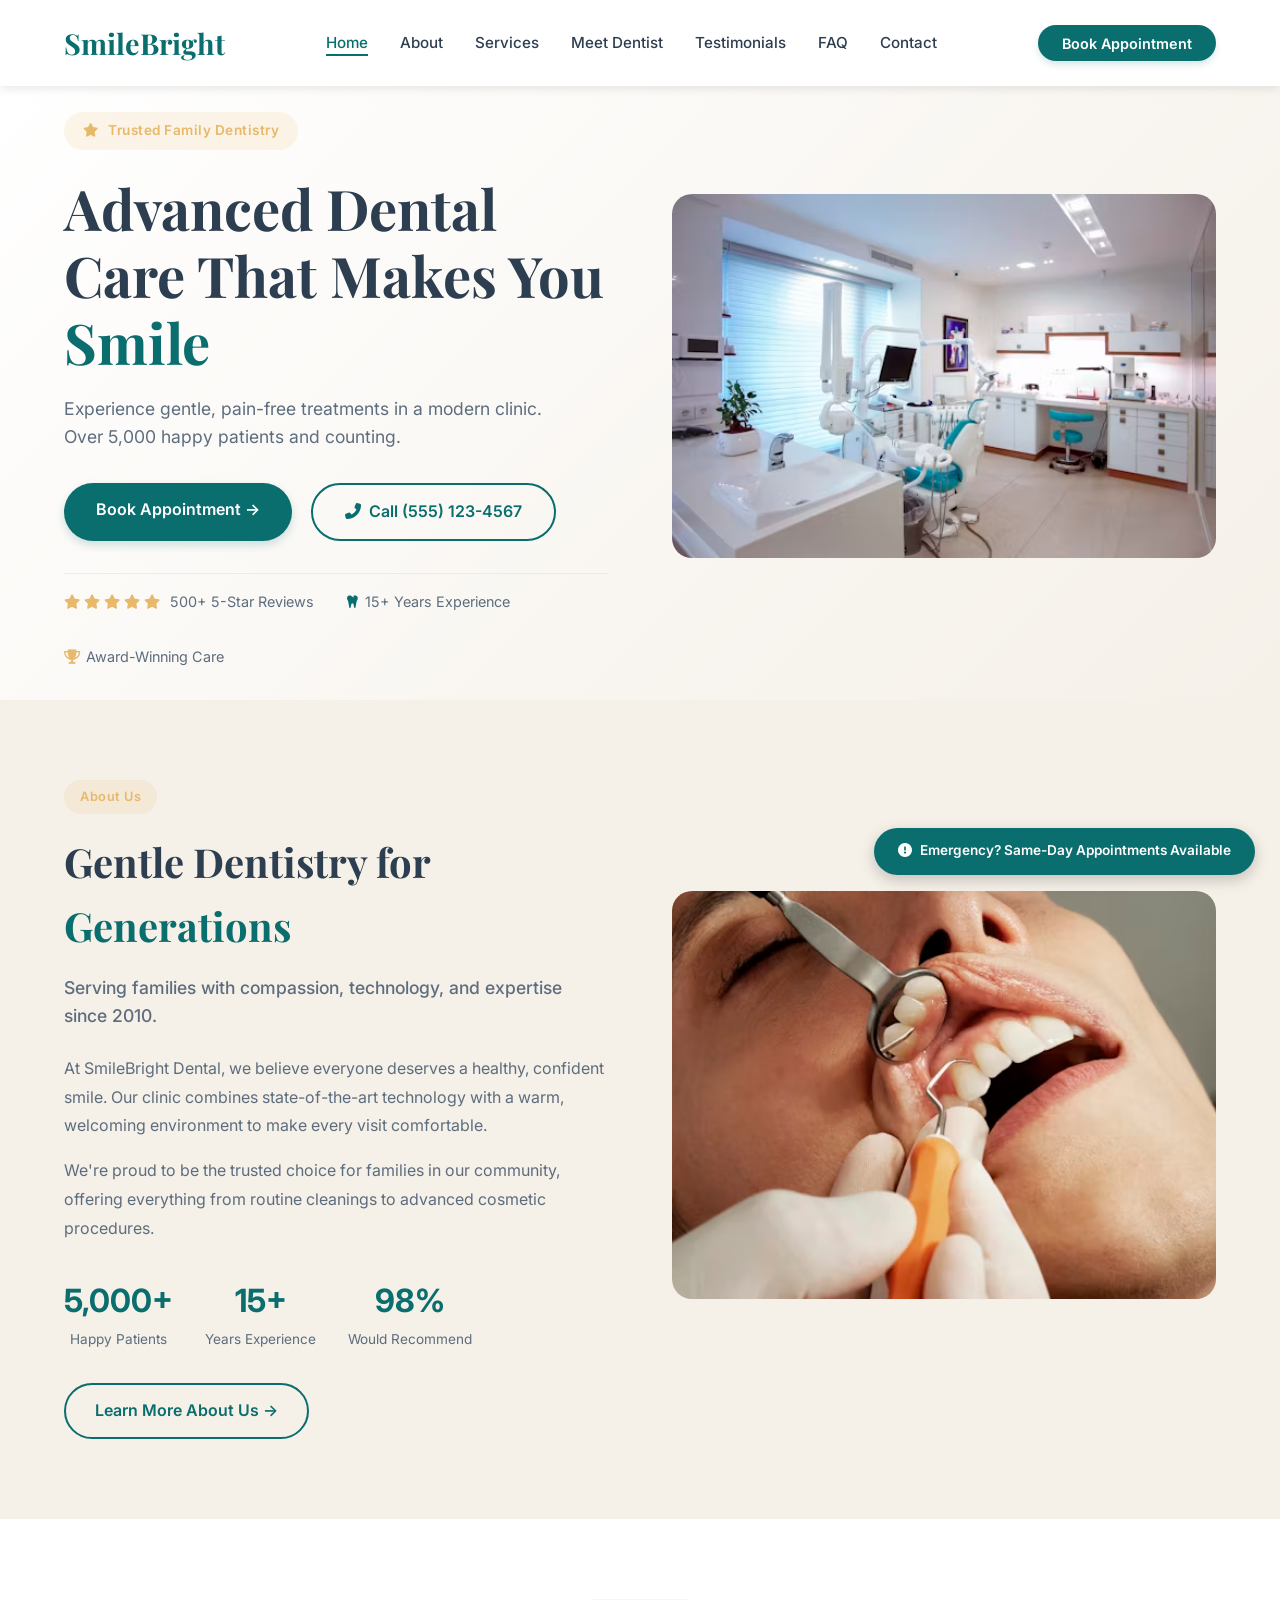
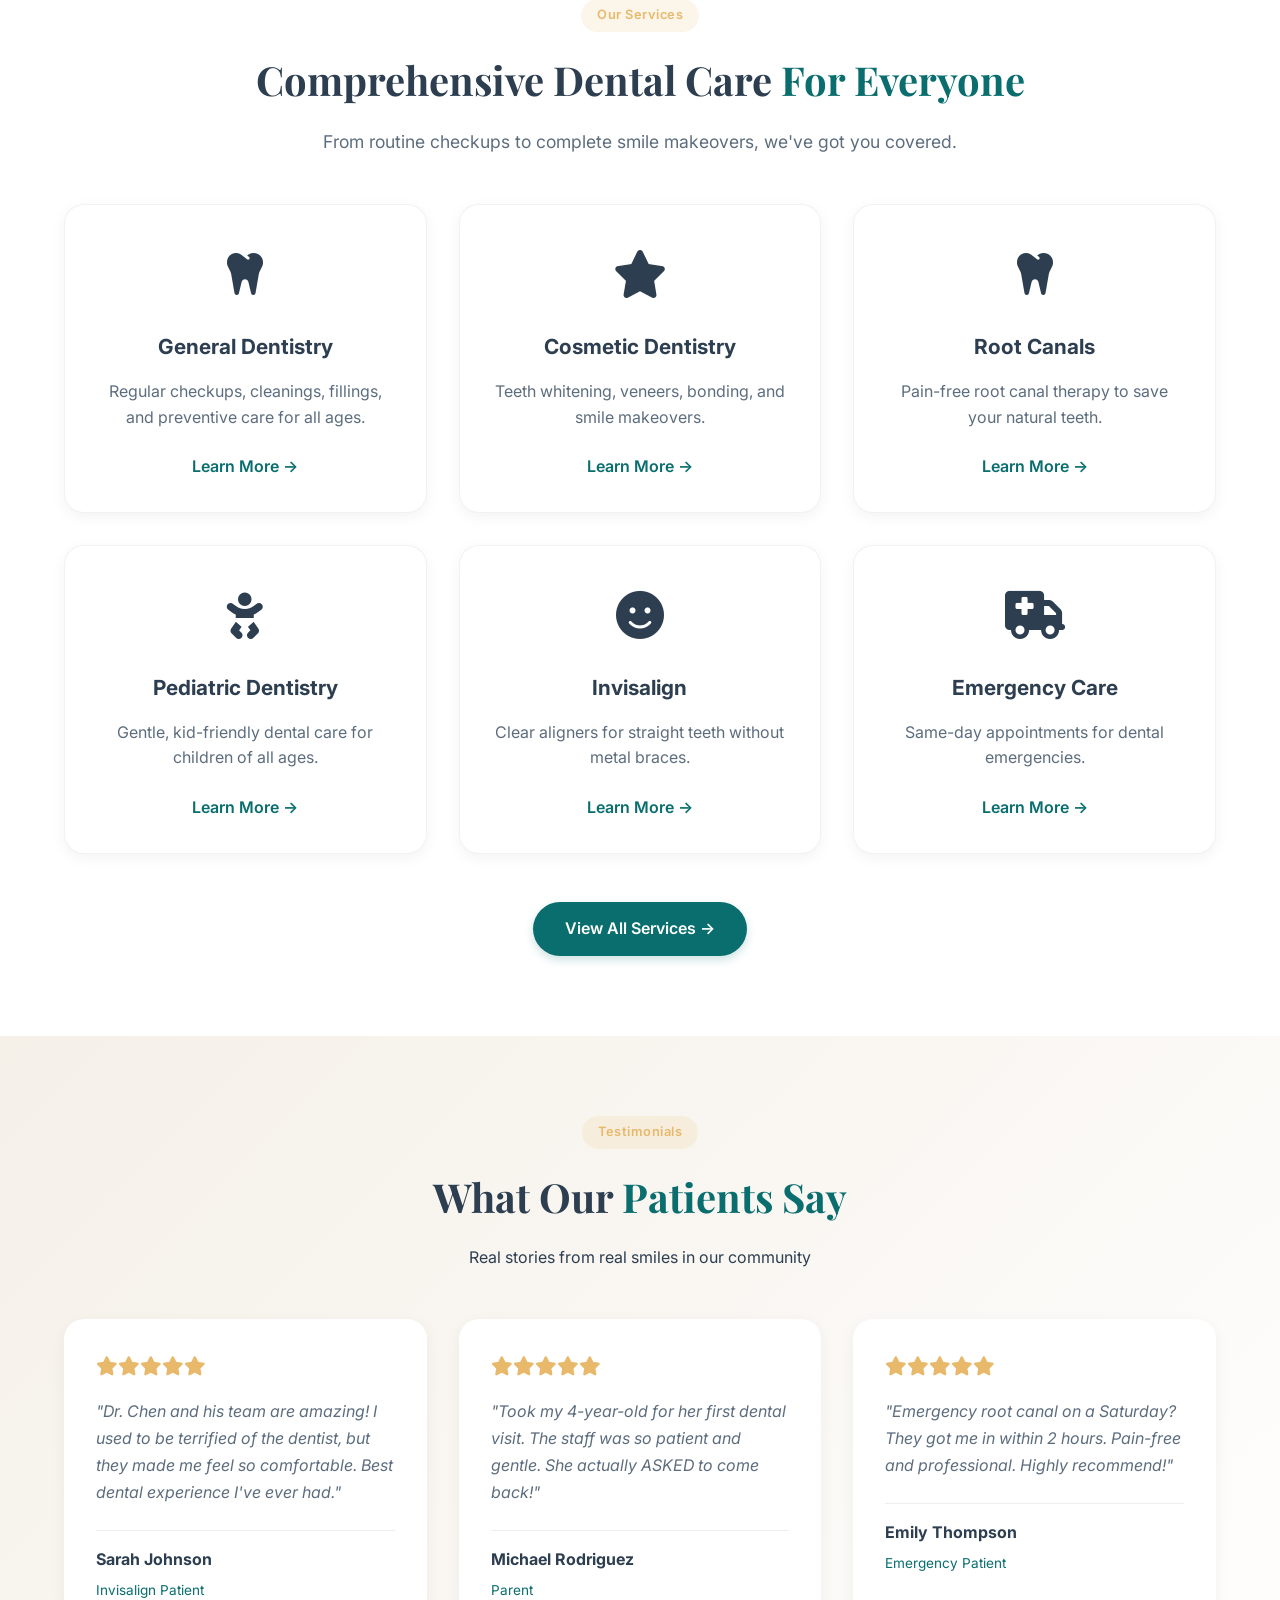
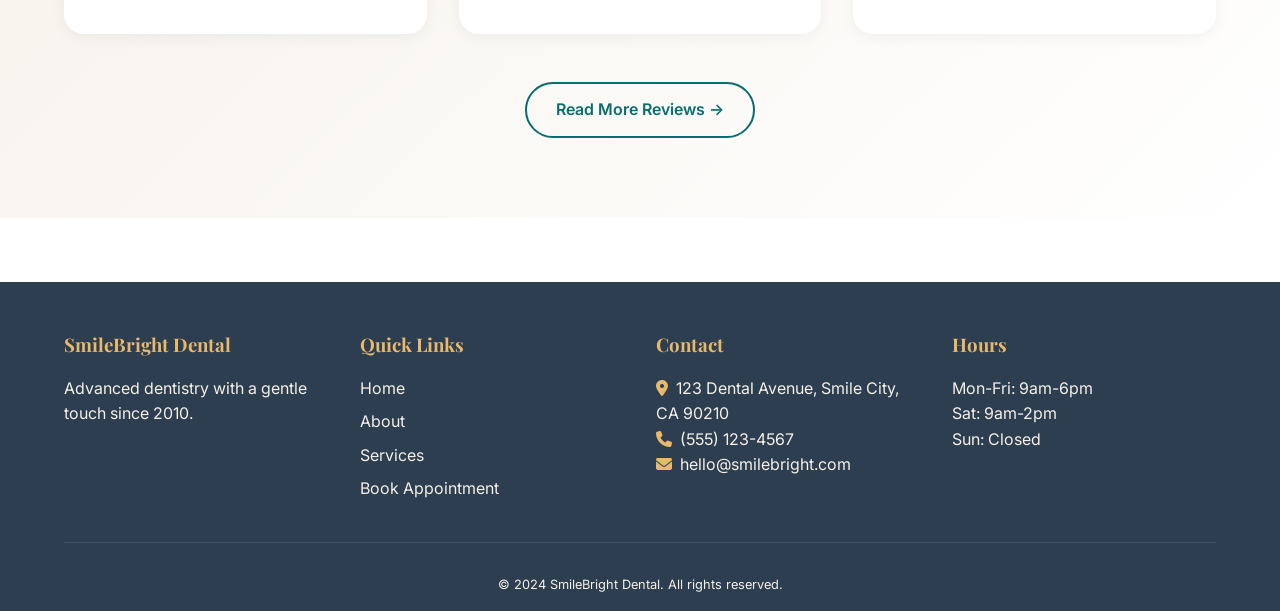
==== commit 242b51ac: "Complete dentist website with footer, meta tags, schema.org, FontAwesome icons" ====
--- a/index.html
+++ b/index.html
@@ -3,7 +3,30 @@
 <head>
     <meta charset="UTF-8">
     <meta name="viewport" content="width=device-width, initial-scale=1.0">
+    <meta name="description" content="SmileBright Dental offers gentle, advanced dentistry in Smile City. Same-day appointments, insurance accepted, and 5,000+ happy patients. Book your visit today!">
+    <script type="application/ld+json">
+    {
+        "@context": "https://schema.org",
+        "@type": "DentalClinic",
+        "name": "SmileBright Dental",
+        "image": "https://images.unsplash.com/photo-1629909613654-28e377c37b09",
+        "address": {
+            "@type": "PostalAddress",
+            "streetAddress": "123 Dental Avenue",
+            "addressLocality": "Smile City",
+            "addressRegion": "CA",
+            "postalCode": "90210"
+        },
+        "telephone": "(555) 123-4567",
+        "openingHours": "Mo-Fr 09:00-18:00, Sa 09:00-14:00",
+        "priceRange": "$$"
+    }
+    </script>
     <title>SmileBright Dental - Gentle Family Dentistry</title>
+    <link rel="preconnect" href="https://fonts.googleapis.com">
+    <link rel="preconnect" href="https://fonts.gstatic.com" crossorigin>
+    <link href="https://fonts.googleapis.com/css2?family=Inter:wght@400;500;600;700&family=Playfair+Display:wght@400;500;600;700&display=swap" rel="stylesheet">
+    <link rel="stylesheet" href="https://cdnjs.cloudflare.com/ajax/libs/font-awesome/6.4.0/css/all.min.css">
     <link rel="stylesheet" href="css/style.css">
     <script src="js/main.js" defer></script>
 </head>
@@ -44,17 +67,17 @@
     <main>
         <section class="hero">
             <div class="hero-content">
-                <span class="hero-badge">✨ Trusted Family Dentistry</span>
+                <span class="hero-badge"><i class="fas fa-star" style="color: #E8B86B; margin-right: 6px;"></i> Trusted Family Dentistry</span>
                 <h1>Advanced Dental Care That Makes You <span class="highlight">Smile</span></h1>
                 <p class="hero-subheadline">Experience gentle, pain-free treatments in a modern clinic. Over 5,000 happy patients and counting.</p>
                 <div class="hero-buttons">
-                    <a href="appointment.html" class="btn-primary">Book Appointment →</a>
-                    <a href="tel:5551234567" class="btn-secondary">📞 Call (555) 123-4567</a>
+                    <a href="appointment.html" class="btn-primary">Book Appointment &rarr;</a>
+                    <a href="tel:5551234567" class="btn-secondary"><i class="fas fa-phone-alt" style="margin-right: 8px;"></i>Call (555) 123-4567</a>
                 </div>
                 <div class="hero-trust">
-                    <span>⭐⭐⭐⭐⭐ 500+ 5-Star Reviews</span>
-                    <span>🦷 15+ Years Experience</span>
-                    <span>🏆 Award-Winning Care</span>
+                    <span><i class="fas fa-star" style="color: #E8B86B; margin-right: 4px;"></i><i class="fas fa-star" style="color: #E8B86B; margin-right: 4px;"></i><i class="fas fa-star" style="color: #E8B86B; margin-right: 4px;"></i><i class="fas fa-star" style="color: #E8B86B; margin-right: 4px;"></i><i class="fas fa-star" style="color: #E8B86B; margin-right: 6px;"></i> 500+ 5-Star Reviews</span>
+                    <span><i class="fas fa-tooth" style="color: #0A6E6E; margin-right: 6px;"></i>15+ Years Experience</span>
+                    <span><i class="fas fa-trophy" style="color: #E8B86B; margin-right: 6px;"></i>Award-Winning Care</span>
                 </div>
             </div>
             <div class="hero-image">
@@ -106,37 +129,37 @@
             </div>
             <div class="services-grid">
                 <div class="service-card">
-                    <div class="service-icon">🦷</div>
+                    <div class="service-icon"><i class="fas fa-tooth"></i></div>
                     <h3>General Dentistry</h3>
                     <p>Regular checkups, cleanings, fillings, and preventive care for all ages.</p>
                     <a href="services.html#general" class="service-link">Learn More →</a>
                 </div>
                 <div class="service-card">
-                    <div class="service-icon">✨</div>
+                    <div class="service-icon"><i class="fas fa-star"></i></div>
                     <h3>Cosmetic Dentistry</h3>
                     <p>Teeth whitening, veneers, bonding, and smile makeovers.</p>
                     <a href="services.html#cosmetic" class="service-link">Learn More →</a>
                 </div>
                 <div class="service-card">
-                    <div class="service-icon">🦷</div>
+                    <div class="service-icon"><i class="fas fa-tooth"></i></div>
                     <h3>Root Canals</h3>
                     <p>Pain-free root canal therapy to save your natural teeth.</p>
                     <a href="services.html#root-canal" class="service-link">Learn More →</a>
                 </div>
                 <div class="service-card">
-                    <div class="service-icon">👶</div>
+                    <div class="service-icon"><i class="fas fa-baby"></i></div>
                     <h3>Pediatric Dentistry</h3>
                     <p>Gentle, kid-friendly dental care for children of all ages.</p>
                     <a href="services.html#pediatric" class="service-link">Learn More →</a>
                 </div>
                 <div class="service-card">
-                    <div class="service-icon">⭐</div>
+                    <div class="service-icon"><i class="fas fa-smile"></i></div>
                     <h3>Invisalign</h3>
                     <p>Clear aligners for straight teeth without metal braces.</p>
                     <a href="services.html#invisalign" class="service-link">Learn More →</a>
                 </div>
                 <div class="service-card">
-                    <div class="service-icon">🚨</div>
+                    <div class="service-icon"><i class="fas fa-ambulance"></i></div>
                     <h3>Emergency Care</h3>
                     <p>Same-day appointments for dental emergencies.</p>
                     <a href="services.html#emergency" class="service-link">Learn More →</a>
@@ -155,7 +178,7 @@
             </div>
             <div class="testimonials-grid">
                 <div class="testimonial-card">
-                    <div class="testimonial-stars">⭐⭐⭐⭐⭐</div>
+                    <div class="testimonial-stars"><i class="fas fa-star"></i><i class="fas fa-star"></i><i class="fas fa-star"></i><i class="fas fa-star"></i><i class="fas fa-star"></i></div>
                     <p class="testimonial-text">"Dr. Chen and his team are amazing! I used to be terrified of the dentist, but they made me feel so comfortable. Best dental experience I've ever had."</p>
                     <div class="testimonial-author">
                         <strong>Sarah Johnson</strong>
@@ -163,7 +186,7 @@
                     </div>
                 </div>
                 <div class="testimonial-card">
-                    <div class="testimonial-stars">⭐⭐⭐⭐⭐</div>
+                    <div class="testimonial-stars"><i class="fas fa-star"></i><i class="fas fa-star"></i><i class="fas fa-star"></i><i class="fas fa-star"></i><i class="fas fa-star"></i></div>
                     <p class="testimonial-text">"Took my 4-year-old for her first dental visit. The staff was so patient and gentle. She actually ASKED to come back!"</p>
                     <div class="testimonial-author">
                         <strong>Michael Rodriguez</strong>
@@ -171,7 +194,7 @@
                     </div>
                 </div>
                 <div class="testimonial-card">
-                    <div class="testimonial-stars">⭐⭐⭐⭐⭐</div>
+                    <div class="testimonial-stars"><i class="fas fa-star"></i><i class="fas fa-star"></i><i class="fas fa-star"></i><i class="fas fa-star"></i><i class="fas fa-star"></i></div>
                     <p class="testimonial-text">"Emergency root canal on a Saturday? They got me in within 2 hours. Pain-free and professional. Highly recommend!"</p>
                     <div class="testimonial-author">
                         <strong>Emily Thompson</strong>
@@ -185,8 +208,39 @@
         </section>
     </main>
 
-    <div class="floating-widget">
-        🚨 Emergency? Same-Day Appointments Available
-    </div>
+    <a href="appointment.html" class="floating-widget">
+        <i class="fas fa-exclamation-circle" style="margin-right: 8px;"></i>Emergency? Same-Day Appointments Available
+    </a>
+
+    <footer class="footer">
+        <div class="footer-container">
+            <div class="footer-column">
+                <h3>SmileBright Dental</h3>
+                <p>Advanced dentistry with a gentle touch since 2010.</p>
+            </div>
+            <div class="footer-column">
+                <h3>Quick Links</h3>
+                <ul>
+                    <li><a href="index.html">Home</a></li>
+                    <li><a href="about.html">About</a></li>
+                    <li><a href="services.html">Services</a></li>
+                    <li><a href="appointment.html">Book Appointment</a></li>
+                </ul>
+            </div>
+            <div class="footer-column">
+                <h3>Contact</h3>
+                <p><i class="fas fa-map-marker-alt" style="color: #E8B86B; margin-right: 8px;"></i>123 Dental Avenue, Smile City, CA 90210</p>
+                <p><i class="fas fa-phone" style="color: #E8B86B; margin-right: 8px;"></i>(555) 123-4567</p>
+                <p><i class="fas fa-envelope" style="color: #E8B86B; margin-right: 8px;"></i>hello@smilebright.com</p>
+            </div>
+            <div class="footer-column">
+                <h3>Hours</h3>
+                <p>Mon-Fri: 9am-6pm<br>Sat: 9am-2pm<br>Sun: Closed</p>
+            </div>
+        </div>
+        <div class="footer-bottom">
+            <p>&copy; 2024 SmileBright Dental. All rights reserved.</p>
+        </div>
+    </footer>
 </body>
 </html>
--- a/css/style.css
+++ b/css/style.css
@@ -1,5 +1,4 @@
 /* SmileBright Dental Clinic CSS */
-@import url('https://fonts.googleapis.com/css2?family=Inter:wght@400;500;600;700&family=Playfair+Display:ital,wght@0,400..900;1,400..900&display=swap');
 
 /* CSS Reset */
 * {
@@ -386,6 +385,7 @@
     box-shadow: 0 5px 15px rgba(0,0,0,0.2);
     cursor: pointer;
     transition: transform 0.3s ease;
+    text-decoration: none;
 }
 
 .floating-widget:hover {
@@ -1484,3 +1484,44 @@
     display: block;
     width: 100%;
 }
+
+/* Footer */
+.footer {
+    background: #2C3E50;
+    color: #F5F0E8;
+    padding: 3rem 5% 1rem;
+    margin-top: 4rem;
+}
+.footer-container {
+    display: grid;
+    grid-template-columns: repeat(auto-fit, minmax(200px, 1fr));
+    gap: 2rem;
+    max-width: 1200px;
+    margin: 0 auto;
+}
+.footer-column h3 {
+    font-family: 'Playfair Display', serif;
+    margin-bottom: 1rem;
+    color: #E8B86B;
+}
+.footer-column ul {
+    list-style: none;
+    padding: 0;
+}
+.footer-column li {
+    margin-bottom: 0.5rem;
+}
+.footer-column a {
+    color: #F5F0E8;
+    text-decoration: none;
+}
+.footer-column a:hover {
+    color: #E8B86B;
+}
+.footer-bottom {
+    text-align: center;
+    padding-top: 2rem;
+    margin-top: 2rem;
+    border-top: 1px solid rgba(255,255,255,0.1);
+    font-size: 0.8rem;
+}
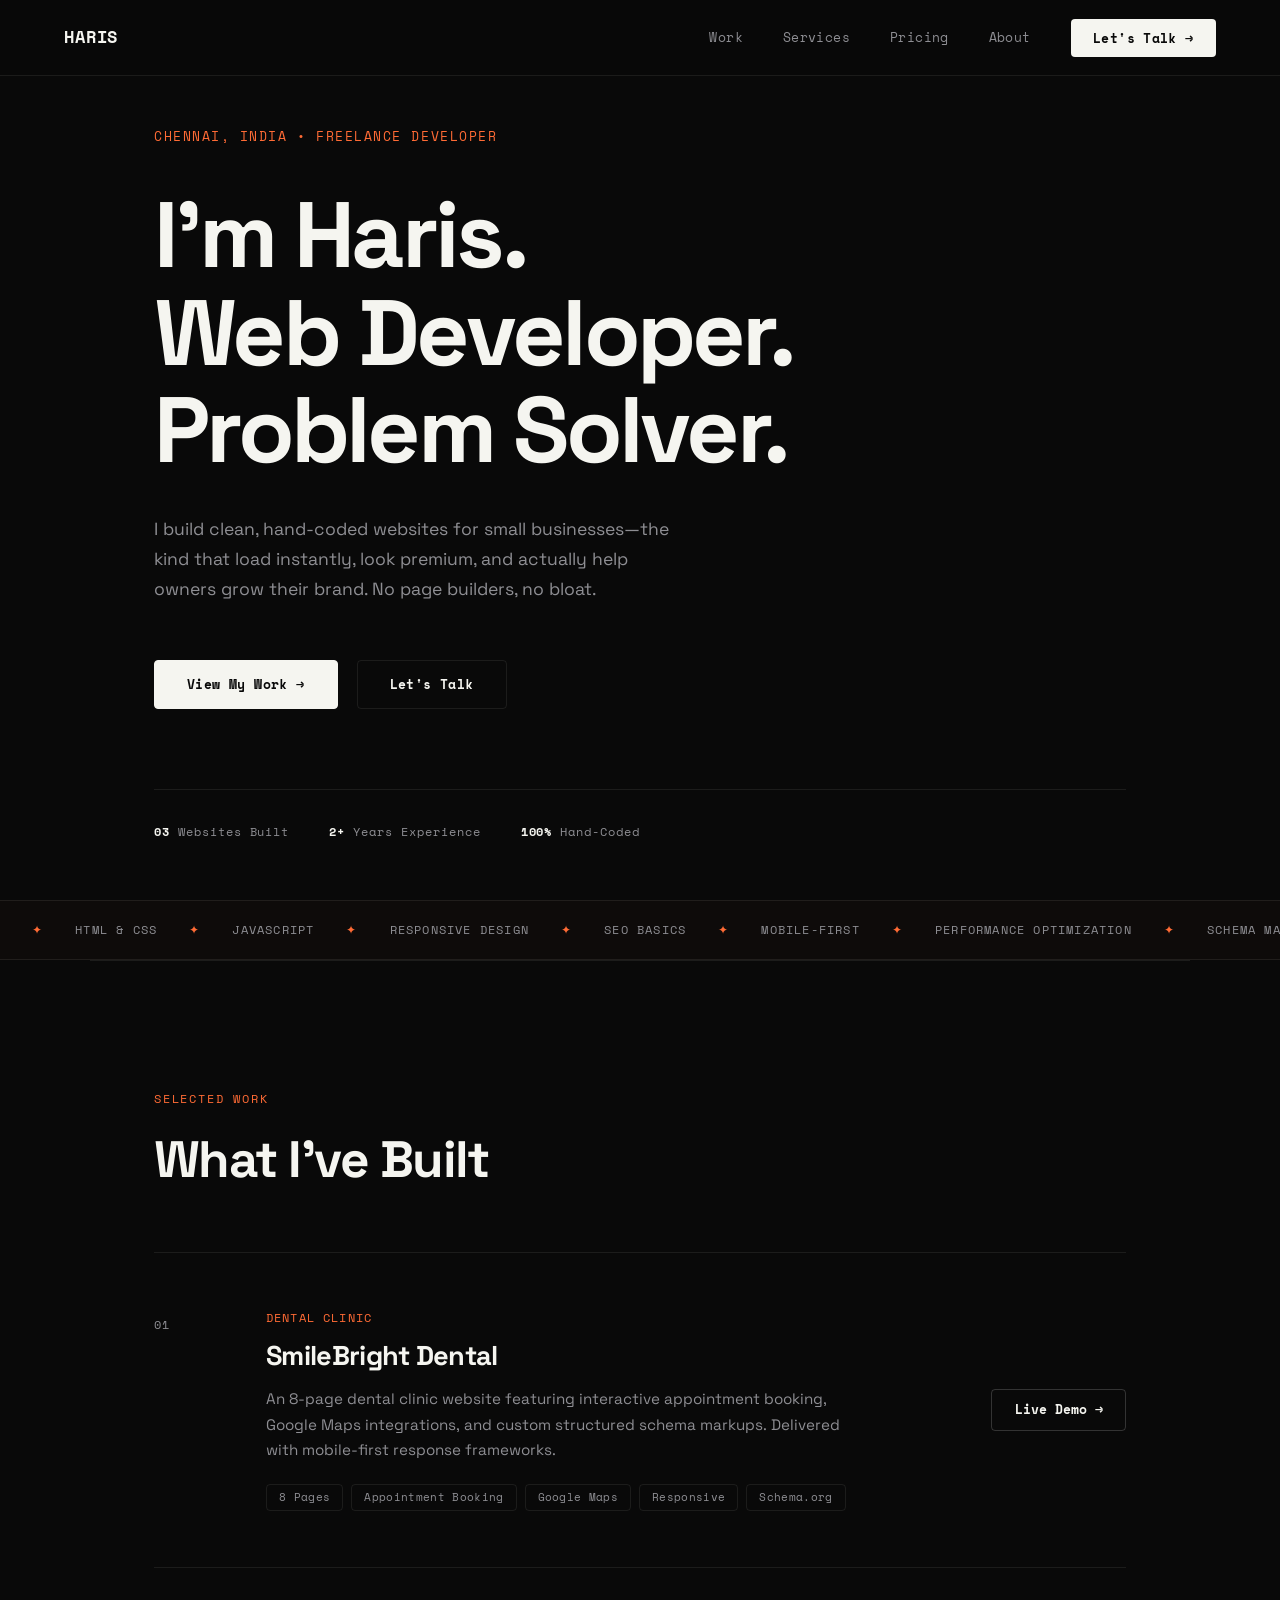
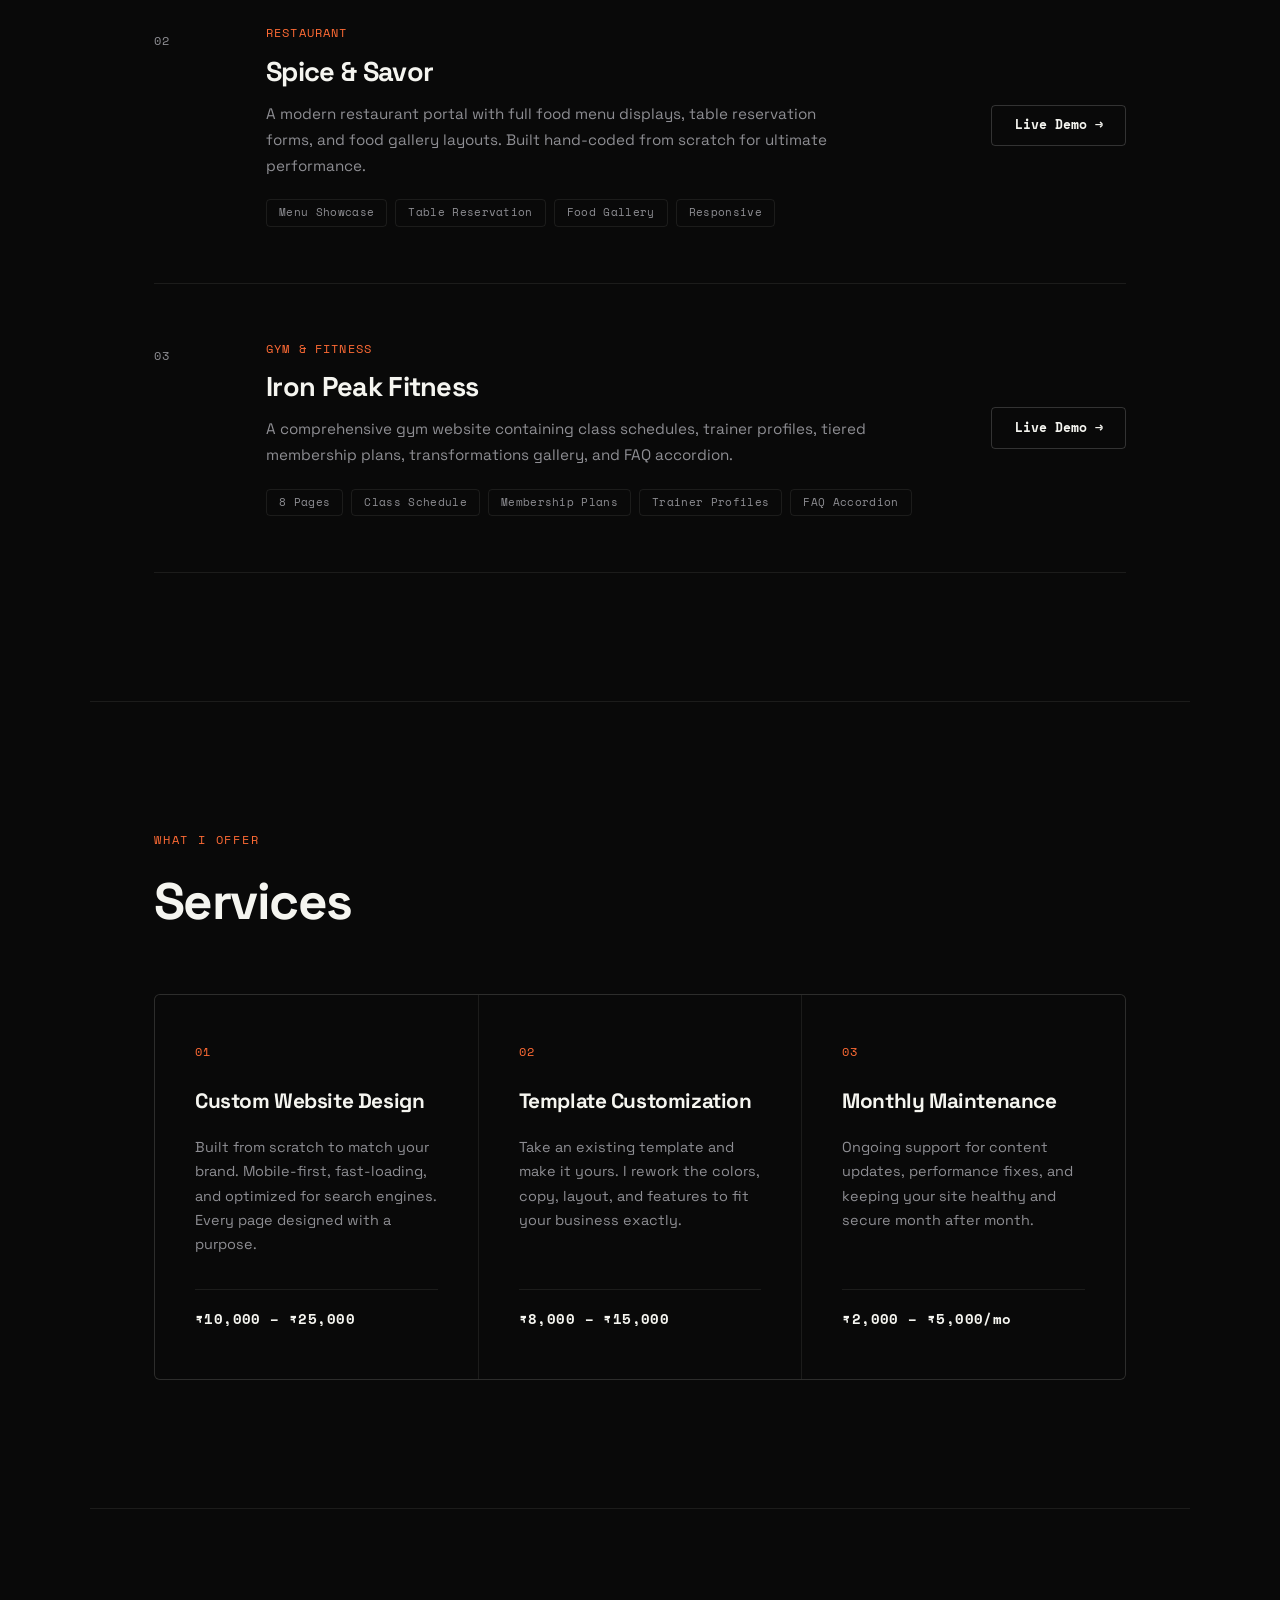
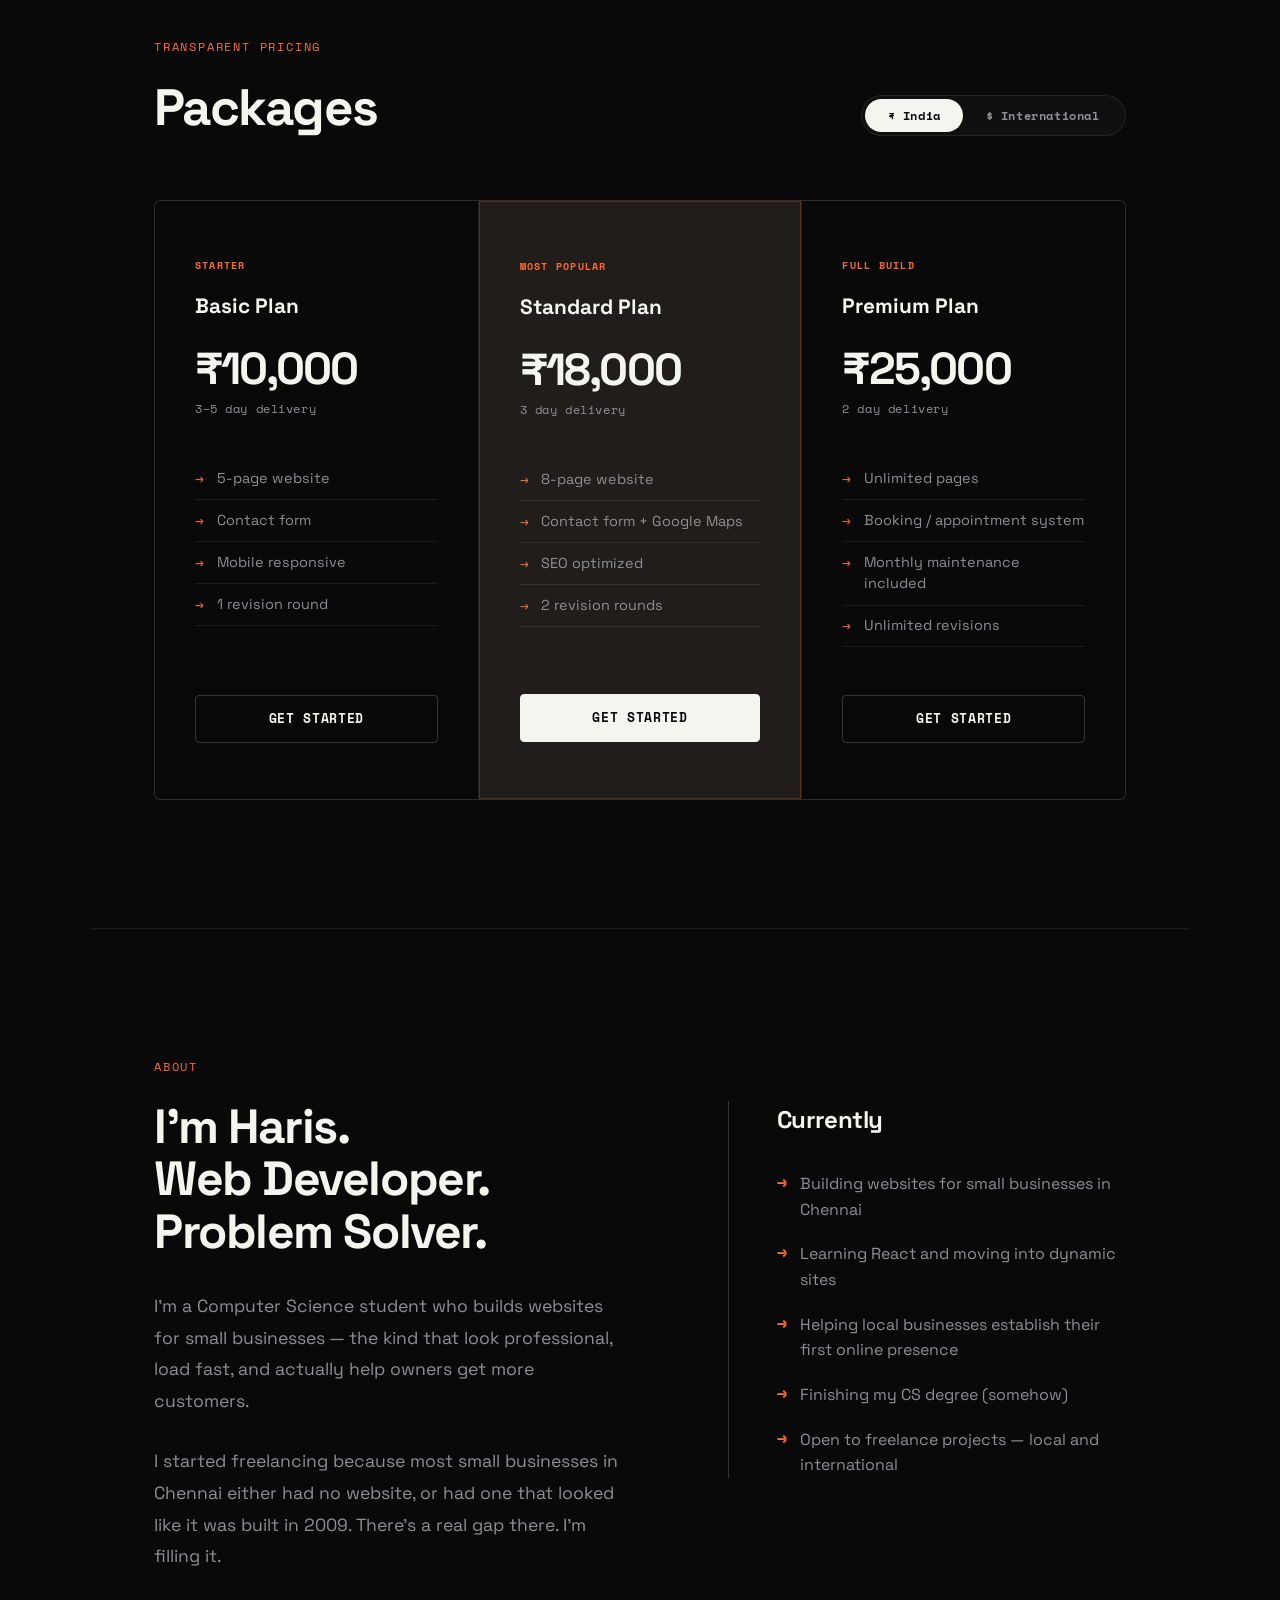
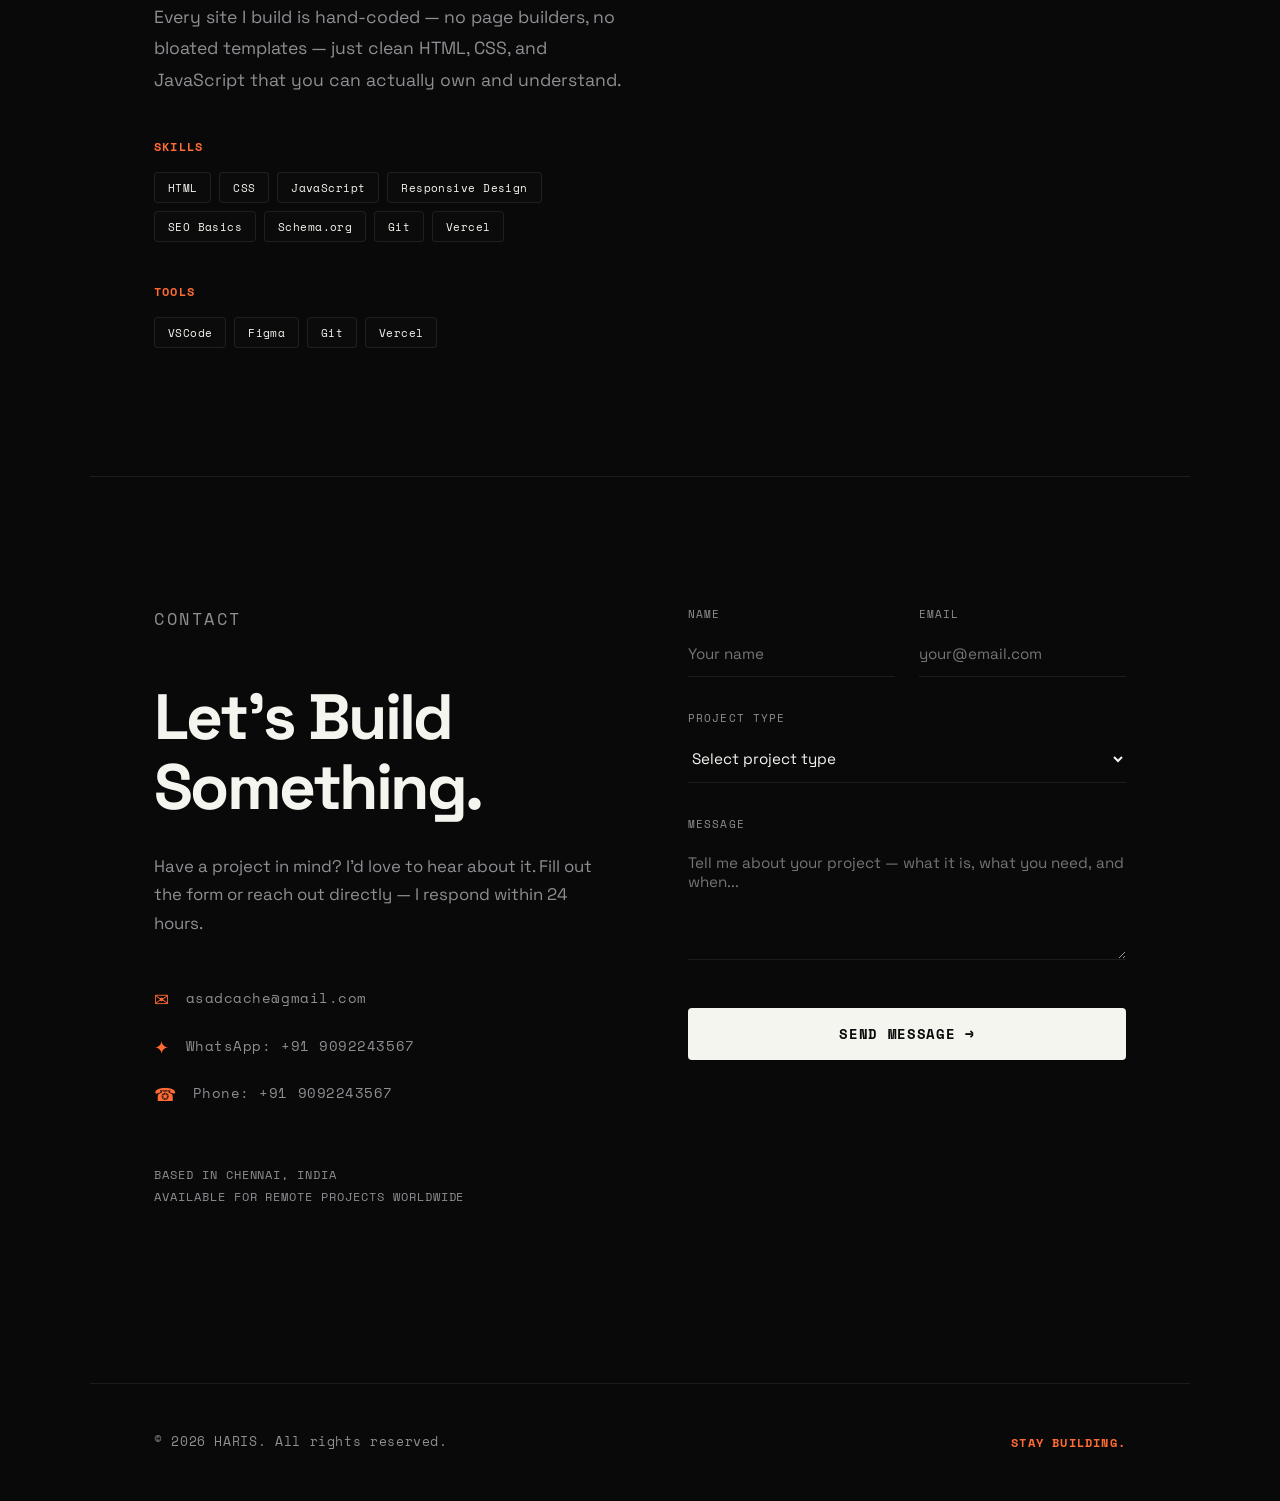
==== commit 0bb14e66: "Convert website to freelance developer portfolio and refine styles" ====
--- a/index.html
+++ b/index.html
@@ -3,244 +3,1391 @@
 <head>
     <meta charset="UTF-8">
     <meta name="viewport" content="width=device-width, initial-scale=1.0">
-    <meta name="description" content="SmileBright Dental offers gentle, advanced dentistry in Smile City. Same-day appointments, insurance accepted, and 5,000+ happy patients. Book your visit today!">
-    <script type="application/ld+json">
-    {
-        "@context": "https://schema.org",
-        "@type": "DentalClinic",
-        "name": "SmileBright Dental",
-        "image": "https://images.unsplash.com/photo-1629909613654-28e377c37b09",
-        "address": {
-            "@type": "PostalAddress",
-            "streetAddress": "123 Dental Avenue",
-            "addressLocality": "Smile City",
-            "addressRegion": "CA",
-            "postalCode": "90210"
-        },
-        "telephone": "(555) 123-4567",
-        "openingHours": "Mo-Fr 09:00-18:00, Sa 09:00-14:00",
-        "priceRange": "$$"
-    }
-    </script>
-    <title>SmileBright Dental - Gentle Family Dentistry</title>
+    <meta name="description" content="Haris — Freelance Web Developer based in Chennai, India. I build responsive, modern, and speed-optimized websites for small businesses.">
+    <meta property="og:title" content="HARIS — Web Developer">
+    <meta property="og:description" content="Freelance Web Developer based in Chennai. I hand-code premium websites that help small businesses grow.">
+    <meta property="og:type" content="website">
+    <title>HARIS — Web Developer. Builder. Problem Solver.</title>
+
     <link rel="preconnect" href="https://fonts.googleapis.com">
     <link rel="preconnect" href="https://fonts.gstatic.com" crossorigin>
-    <link href="https://fonts.googleapis.com/css2?family=Inter:wght@400;500;600;700&family=Playfair+Display:wght@400;500;600;700&display=swap" rel="stylesheet">
-    <link rel="stylesheet" href="https://cdnjs.cloudflare.com/ajax/libs/font-awesome/6.4.0/css/all.min.css">
-    <link rel="stylesheet" href="css/style.css">
-    <script src="js/main.js" defer></script>
+    <link href="https://fonts.googleapis.com/css2?family=Space+Grotesk:wght@300;400;500;600;700&family=Space+Mono:wght@400;700&display=swap" rel="stylesheet">
+
+    <style>
+        /* ─── RESET & BASE ─── */
+        *, *::before, *::after {
+            margin: 0;
+            padding: 0;
+            box-sizing: border-box;
+        }
+
+        :root {
+            --black:   #090909;
+            --white:   #F5F5F0;
+            --dim:     #8E8E93;
+            --accent:  #FF6B35;
+            --border:  rgba(245, 245, 240, 0.08);
+            --border-strong: rgba(245, 245, 240, 0.18);
+            --font-display: 'Space Grotesk', sans-serif;
+            --font-mono:    'Space Mono', monospace;
+        }
+
+        html {
+            scroll-behavior: smooth;
+        }
+
+        body {
+            background: var(--black);
+            color: var(--white);
+            font-family: var(--font-display);
+            font-size: 1rem;
+            line-height: 1.6;
+            overflow-x: hidden;
+            -webkit-font-smoothing: antialiased;
+        }
+
+        a {
+            color: inherit;
+            text-decoration: none;
+            transition: all 0.2s ease;
+        }
+
+        /* ─── SCROLLBAR ─── */
+        ::-webkit-scrollbar {
+            width: 6px;
+        }
+        ::-webkit-scrollbar-track {
+            background: var(--black);
+        }
+        ::-webkit-scrollbar-thumb {
+            background: var(--border-strong);
+            border-radius: 3px;
+        }
+        ::-webkit-scrollbar-thumb:hover {
+            background: var(--accent);
+        }
+
+        /* ─── NAV ─── */
+        nav {
+            position: fixed;
+            top: 0;
+            left: 0;
+            width: 100%;
+            z-index: 100;
+            display: flex;
+            justify-content: space-between;
+            align-items: center;
+            padding: 1.5rem 5%;
+            background: rgba(9, 9, 9, 0.85);
+            backdrop-filter: blur(12px);
+            -webkit-backdrop-filter: blur(12px);
+            border-bottom: 1px solid var(--border);
+        }
+
+        .nav-logo {
+            font-family: var(--font-mono);
+            font-size: 1.05rem;
+            font-weight: 700;
+            letter-spacing: 0.05em;
+            color: var(--white);
+        }
+
+        .nav-links {
+            display: flex;
+            gap: 2.5rem;
+            align-items: center;
+            list-style: none;
+        }
+
+        .nav-links a {
+            font-family: var(--font-mono);
+            font-size: 0.8rem;
+            font-weight: 500;
+            color: var(--dim);
+            letter-spacing: 0.03em;
+            position: relative;
+            padding: 0.2rem 0;
+        }
+
+        .nav-links a::after {
+            content: '';
+            position: absolute;
+            bottom: 0;
+            left: 0;
+            width: 0;
+            height: 1px;
+            background: var(--white);
+            transition: width 0.2s ease;
+        }
+
+        .nav-links a:hover {
+            color: var(--white);
+        }
+
+        .nav-links a:hover::after {
+            width: 100%;
+        }
+
+        .nav-links .nav-cta {
+            font-family: var(--font-mono);
+            font-size: 0.8rem;
+            font-weight: 700;
+            color: var(--black) !important;
+            background: var(--white);
+            padding: 0.6rem 1.4rem;
+            border-radius: 4px;
+            transition: all 0.25s ease !important;
+        }
+
+        .nav-links .nav-cta::after {
+            display: none;
+        }
+
+        .nav-links .nav-cta:hover {
+            background: var(--accent) !important;
+            color: var(--white) !important;
+            transform: translateY(-1px);
+        }
+
+        /* hamburger */
+        .hamburger {
+            display: none;
+            flex-direction: column;
+            gap: 6px;
+            background: none;
+            border: none;
+            cursor: pointer;
+            padding: 4px;
+            z-index: 101;
+        }
+
+        .hamburger span {
+            display: block;
+            width: 22px;
+            height: 1.5px;
+            background: var(--white);
+            transition: all 0.3s ease;
+        }
+
+        .hamburger.open span:nth-child(1) { transform: rotate(45deg) translate(5px, 6px); }
+        .hamburger.open span:nth-child(2) { opacity: 0; }
+        .hamburger.open span:nth-child(3) { transform: rotate(-45deg) translate(5px, -6px); }
+
+        /* ─── HERO ─── */
+        .hero {
+            min-height: 100vh;
+            display: flex;
+            flex-direction: column;
+            justify-content: center;
+            padding: 0 5%;
+            padding-top: 100px;
+            max-width: 1100px;
+            margin: 0 auto;
+        }
+
+        .hero-eyebrow {
+            font-family: var(--font-mono);
+            font-size: 0.8rem;
+            color: var(--accent);
+            letter-spacing: 0.12em;
+            text-transform: uppercase;
+            margin-bottom: 2.5rem;
+        }
+
+        .hero h1 {
+            font-size: clamp(2.8rem, 8vw, 5.8rem);
+            font-weight: 700;
+            line-height: 1.05;
+            letter-spacing: -0.04em;
+            margin-bottom: 2.2rem;
+            max-width: 15ch;
+        }
+
+        .hero-sub {
+            font-size: 1.1rem;
+            color: var(--dim);
+            max-width: 520px;
+            line-height: 1.7;
+            margin-bottom: 3.5rem;
+        }
+
+        .hero-actions {
+            display: flex;
+            gap: 1.2rem;
+            flex-wrap: wrap;
+            margin-bottom: 5rem;
+        }
+
+        .btn {
+            display: inline-block;
+            padding: 0.8rem 2rem;
+            font-family: var(--font-mono);
+            font-size: 0.82rem;
+            font-weight: 700;
+            border-radius: 4px;
+            transition: all 0.25s ease;
+            cursor: pointer;
+            letter-spacing: 0.03em;
+            text-align: center;
+        }
+
+        .btn-primary {
+            background: var(--white);
+            color: var(--black);
+            border: 1px solid var(--white);
+        }
+
+        .btn-primary:hover {
+            background: var(--accent);
+            border-color: var(--accent);
+            color: var(--white);
+            transform: translateY(-2px);
+        }
+
+        .btn-ghost {
+            background: transparent;
+            color: var(--white);
+            border: 1px solid var(--border);
+        }
+
+        .btn-ghost:hover {
+            border-color: var(--white);
+            transform: translateY(-2px);
+        }
+
+        .hero-trust {
+            font-family: var(--font-mono);
+            font-size: 0.75rem;
+            color: var(--dim);
+            letter-spacing: 0.08em;
+            border-top: 1px solid var(--border);
+            padding: 2rem 0;
+            display: flex;
+            flex-wrap: wrap;
+            gap: 2.5rem;
+        }
+
+        .hero-trust strong {
+            color: var(--white);
+        }
+
+        /* ─── MARQUEE ─── */
+        .marquee-wrap {
+            overflow: hidden;
+            border-top: 1px solid var(--border);
+            border-bottom: 1px solid var(--border);
+            padding: 1.2rem 0;
+            background: rgba(255, 107, 53, 0.02);
+        }
+
+        .marquee-track {
+            display: flex;
+            white-space: nowrap;
+            animation: marquee 24s linear infinite;
+        }
+
+        .marquee-track:hover {
+            animation-play-state: paused;
+        }
+
+        .marquee-item {
+            font-family: var(--font-mono);
+            font-size: 0.75rem;
+            color: var(--dim);
+            letter-spacing: 0.1em;
+            text-transform: uppercase;
+            display: flex;
+            align-items: center;
+        }
+
+        .marquee-item .dot {
+            color: var(--accent);
+            margin: 0 2rem;
+        }
+
+        @keyframes marquee {
+            0%   { transform: translateX(0); }
+            100% { transform: translateX(-50%); }
+        }
+
+        /* ─── SECTION COMMON ─── */
+        section {
+            padding: 8rem 5%;
+            max-width: 1100px;
+            margin: 0 auto;
+        }
+
+        .section-label {
+            font-family: var(--font-mono);
+            font-size: 0.75rem;
+            color: var(--accent);
+            letter-spacing: 0.15em;
+            text-transform: uppercase;
+            margin-bottom: 1.5rem;
+        }
+
+        h2.section-title {
+            font-size: clamp(2rem, 5vw, 3.2rem);
+            font-weight: 700;
+            letter-spacing: -0.03em;
+            line-height: 1.1;
+            margin-bottom: 4rem;
+        }
+
+        /* ─── WORK ─── */
+        #work {
+            border-top: 1px solid var(--border);
+        }
+
+        .work-list {
+            display: flex;
+            flex-direction: column;
+        }
+
+        .work-item {
+            display: grid;
+            grid-template-columns: 4rem 1fr auto;
+            align-items: start;
+            gap: 3rem;
+            padding: 3.5rem 0;
+            border-bottom: 1px solid var(--border);
+            transition: all 0.3s ease;
+        }
+
+        .work-item:first-child {
+            border-top: 1px solid var(--border);
+        }
+
+        .work-item:hover {
+            background: rgba(255, 255, 255, 0.01);
+            padding-left: 1rem;
+            padding-right: 1rem;
+        }
+
+        .work-num {
+            font-family: var(--font-mono);
+            font-size: 0.75rem;
+            color: var(--dim);
+            padding-top: 0.4rem;
+            letter-spacing: 0.05em;
+        }
+
+        .work-body {
+            display: flex;
+            flex-direction: column;
+            gap: 0.8rem;
+        }
+
+        .work-tag {
+            font-family: var(--font-mono);
+            font-size: 0.72rem;
+            color: var(--accent);
+            letter-spacing: 0.1em;
+            text-transform: uppercase;
+        }
+
+        .work-title {
+            font-size: 1.7rem;
+            font-weight: 700;
+            letter-spacing: -0.025em;
+            line-height: 1.2;
+            color: var(--white);
+        }
+
+        .work-desc {
+            font-size: 0.95rem;
+            color: var(--dim);
+            line-height: 1.7;
+            max-width: 600px;
+        }
+
+        .work-features {
+            display: flex;
+            flex-wrap: wrap;
+            gap: 0.5rem;
+            margin-top: 0.5rem;
+        }
+
+        .feature-tag {
+            font-family: var(--font-mono);
+            font-size: 0.68rem;
+            color: var(--dim);
+            border: 1px solid var(--border);
+            padding: 0.25rem 0.75rem;
+            border-radius: 4px;
+            letter-spacing: 0.03em;
+        }
+
+        .work-link {
+            font-family: var(--font-mono);
+            font-size: 0.8rem;
+            font-weight: 700;
+            color: var(--white);
+            white-space: nowrap;
+            border: 1px solid var(--border-strong);
+            padding: 0.6rem 1.4rem;
+            border-radius: 4px;
+            align-self: center;
+        }
+
+        .work-link:hover {
+            border-color: var(--accent);
+            background: var(--accent);
+            color: var(--white);
+            transform: translateY(-2px);
+        }
+
+        /* ─── SERVICES ─── */
+        #services {
+            border-top: 1px solid var(--border);
+        }
+
+        .services-grid {
+            display: grid;
+            grid-template-columns: repeat(3, 1fr);
+            gap: 1px;
+            border: 1px solid var(--border);
+            background: var(--border);
+            border-radius: 6px;
+            overflow: hidden;
+        }
+
+        .service-cell {
+            background: var(--black);
+            padding: 3rem 2.5rem;
+            transition: all 0.3s ease;
+            display: flex;
+            flex-direction: column;
+        }
+
+        .service-cell:hover {
+            background: rgba(255, 255, 255, 0.02);
+        }
+
+        .service-num {
+            font-family: var(--font-mono);
+            font-size: 0.72rem;
+            color: var(--accent);
+            letter-spacing: 0.1em;
+            margin-bottom: 1.5rem;
+        }
+
+        .service-name {
+            font-size: 1.3rem;
+            font-weight: 700;
+            margin-bottom: 1rem;
+            letter-spacing: -0.02em;
+            color: var(--white);
+        }
+
+        .service-desc {
+            font-size: 0.9rem;
+            color: var(--dim);
+            line-height: 1.7;
+            margin-bottom: 2rem;
+            flex-grow: 1;
+        }
+
+        .service-price {
+            font-family: var(--font-mono);
+            font-size: 0.85rem;
+            font-weight: 700;
+            color: var(--white);
+            letter-spacing: 0.03em;
+            border-top: 1px solid var(--border);
+            padding-top: 1.2rem;
+        }
+
+        /* ─── PRICING ─── */
+        #pricing {
+            border-top: 1px solid var(--border);
+        }
+
+        .pricing-header-wrap {
+            display: flex;
+            justify-content: space-between;
+            align-items: flex-end;
+            margin-bottom: 4rem;
+            flex-wrap: wrap;
+            gap: 2rem;
+        }
+
+        .pricing-header-wrap h2.section-title {
+            margin-bottom: 0;
+        }
+
+        .pricing-toggle {
+            display: flex;
+            padding: 3px;
+            background: rgba(255,255,255,0.03);
+            border: 1px solid var(--border);
+            border-radius: 50px;
+            width: fit-content;
+        }
+
+        .toggle-btn {
+            font-family: var(--font-mono);
+            font-size: 0.75rem;
+            font-weight: 700;
+            letter-spacing: 0.05em;
+            padding: 0.5rem 1.4rem;
+            border: none;
+            background: transparent;
+            color: var(--dim);
+            cursor: pointer;
+            border-radius: 50px;
+            transition: all 0.25s ease;
+        }
+
+        .toggle-btn.active {
+            background: var(--white);
+            color: var(--black);
+        }
+
+        .pricing-plans {
+            display: grid;
+            grid-template-columns: repeat(3, 1fr);
+            gap: 1px;
+            background: var(--border);
+            border: 1px solid var(--border);
+            border-radius: 6px;
+            overflow: hidden;
+        }
+
+        .plan-card {
+            background: var(--black);
+            padding: 3.5rem 2.5rem;
+            position: relative;
+            display: flex;
+            flex-direction: column;
+            transition: all 0.3s ease;
+        }
+
+        .plan-card:hover {
+            background: rgba(255,255,255,0.01);
+        }
+
+        .plan-card.featured {
+            background: rgba(255, 107, 53, 0.02);
+            border: 1px solid rgba(255, 107, 53, 0.25);
+            z-index: 2;
+        }
+
+        .plan-badge {
+            font-family: var(--font-mono);
+            font-size: 0.65rem;
+            color: var(--accent);
+            letter-spacing: 0.12em;
+            text-transform: uppercase;
+            margin-bottom: 1rem;
+            font-weight: 700;
+        }
+
+        .plan-name {
+            font-size: 1.3rem;
+            font-weight: 700;
+            margin-bottom: 1.5rem;
+        }
+
+        .plan-price-inr,
+        .plan-price-usd {
+            font-size: 2.8rem;
+            font-weight: 700;
+            letter-spacing: -0.04em;
+            line-height: 1;
+            margin-bottom: 0.5rem;
+            color: var(--white);
+        }
+
+        .plan-price-usd {
+            display: none;
+        }
+
+        body.show-usd .plan-price-inr { display: none; }
+        body.show-usd .plan-price-usd { display: block; }
+
+        .plan-delivery {
+            font-family: var(--font-mono);
+            font-size: 0.72rem;
+            color: var(--dim);
+            letter-spacing: 0.05em;
+            margin-bottom: 2.5rem;
+        }
+
+        .plan-features {
+            list-style: none;
+            margin-bottom: 3rem;
+            flex-grow: 1;
+        }
+
+        .plan-features li {
+            font-size: 0.9rem;
+            color: var(--dim);
+            padding: 0.6rem 0;
+            border-bottom: 1px solid var(--border);
+            display: flex;
+            gap: 0.8rem;
+            line-height: 1.5;
+        }
+
+        .plan-features li::before {
+            content: '→';
+            color: var(--accent);
+            flex-shrink: 0;
+            font-family: var(--font-mono);
+        }
+
+        .plan-cta {
+            display: block;
+            width: 100%;
+            text-align: center;
+            padding: 0.8rem;
+            font-family: var(--font-mono);
+            font-size: 0.8rem;
+            font-weight: 700;
+            border: 1px solid var(--border-strong);
+            border-radius: 4px;
+            color: var(--white);
+            transition: all 0.25s ease;
+            letter-spacing: 0.05em;
+            text-transform: uppercase;
+        }
+
+        .plan-cta:hover {
+            background: var(--accent);
+            border-color: var(--accent);
+            color: var(--white);
+            transform: translateY(-2px);
+        }
+
+        .plan-card.featured .plan-cta {
+            background: var(--white);
+            border-color: var(--white);
+            color: var(--black);
+        }
+
+        .plan-card.featured .plan-cta:hover {
+            background: var(--accent);
+            border-color: var(--accent);
+            color: var(--white);
+            transform: translateY(-2px);
+        }
+
+        /* ─── ABOUT ─── */
+        #about {
+            border-top: 1px solid var(--border);
+        }
+
+        .about-grid {
+            display: grid;
+            grid-template-columns: 1.2fr 1fr;
+            gap: 6rem;
+            align-items: start;
+        }
+
+        .about-text p {
+            font-size: 1.1rem;
+            color: var(--dim);
+            line-height: 1.8;
+            margin-bottom: 1.8rem;
+        }
+
+        .about-text p strong {
+            color: var(--white);
+        }
+
+        .skills-label {
+            font-family: var(--font-mono);
+            font-size: 0.75rem;
+            color: var(--accent);
+            letter-spacing: 0.1em;
+            text-transform: uppercase;
+            margin-bottom: 1rem;
+            margin-top: 2.5rem;
+            font-weight: 700;
+        }
+
+        .skills-row {
+            display: flex;
+            flex-wrap: wrap;
+            gap: 0.5rem;
+        }
+
+        .skill-chip {
+            font-family: var(--font-mono);
+            font-size: 0.7rem;
+            color: var(--white);
+            border: 1px solid var(--border);
+            padding: 0.35rem 0.8rem;
+            border-radius: 4px;
+            letter-spacing: 0.04em;
+            background: rgba(255,255,255,0.01);
+        }
+
+        .currently {
+            border-left: 1px solid var(--border-strong);
+            padding-left: 3rem;
+        }
+
+        .currently h3 {
+            font-size: 1.5rem;
+            font-weight: 700;
+            letter-spacing: -0.025em;
+            margin-bottom: 2rem;
+            color: var(--white);
+        }
+
+        .currently-list {
+            list-style: none;
+            display: flex;
+            flex-direction: column;
+            gap: 1.2rem;
+        }
+
+        .currently-list li {
+            font-size: 1rem;
+            color: var(--dim);
+            display: flex;
+            align-items: flex-start;
+            gap: 0.8rem;
+            line-height: 1.6;
+        }
+
+        .currently-list li::before {
+            content: '→';
+            color: var(--accent);
+            flex-shrink: 0;
+            font-weight: 700;
+            font-family: var(--font-mono);
+        }
+
+        /* ─── CONTACT ─── */
+        #contact {
+            border-top: 1px solid var(--border);
+        }
+
+        .contact-wrap {
+            display: grid;
+            grid-template-columns: 1fr 1fr;
+            gap: 6rem;
+            align-items: start;
+        }
+
+        .contact-intro h2 {
+            font-size: clamp(2.2rem, 5vw, 4rem);
+            font-weight: 700;
+            letter-spacing: -0.04em;
+            line-height: 1.1;
+            margin-bottom: 1.8rem;
+        }
+
+        .contact-intro p {
+            font-size: 1.05rem;
+            color: var(--dim);
+            line-height: 1.7;
+            margin-bottom: 3rem;
+        }
+
+        .contact-meta {
+            display: flex;
+            flex-direction: column;
+            gap: 1.2rem;
+            margin-bottom: 3.5rem;
+        }
+
+        .contact-meta a {
+            font-family: var(--font-mono);
+            font-size: 0.85rem;
+            color: var(--dim);
+            letter-spacing: 0.04em;
+            display: flex;
+            align-items: center;
+        }
+
+        .contact-meta a:hover {
+            color: var(--white);
+        }
+
+        .contact-meta span {
+            color: var(--accent);
+            margin-right: 1rem;
+            font-size: 1.1rem;
+        }
+
+        .contact-form {
+            display: flex;
+            flex-direction: column;
+            gap: 2rem;
+        }
+
+        .form-row {
+            display: grid;
+            grid-template-columns: 1fr 1fr;
+            gap: 1.5rem;
+        }
+
+        .form-field {
+            display: flex;
+            flex-direction: column;
+            gap: 0.5rem;
+        }
+
+        .form-field label {
+            font-family: var(--font-mono);
+            font-size: 0.7rem;
+            color: var(--dim);
+            letter-spacing: 0.1em;
+            text-transform: uppercase;
+        }
+
+        .form-field input,
+        .form-field select,
+        .form-field textarea {
+            background: transparent;
+            border: none;
+            border-bottom: 1px solid var(--border);
+            border-radius: 0;
+            color: var(--white);
+            font-family: var(--font-display);
+            font-size: 0.95rem;
+            padding: 0.8rem 0;
+            outline: none;
+            transition: border-color 0.25s ease;
+            width: 100%;
+        }
+
+        .form-field input:focus,
+        .form-field select:focus,
+        .form-field textarea:focus {
+            border-color: var(--accent);
+        }
+
+        .form-field select option {
+            background: #121212;
+            color: var(--white);
+        }
+
+        .form-field textarea {
+            resize: vertical;
+            min-height: 120px;
+        }
+
+        .form-submit {
+            width: 100%;
+            padding: 1rem;
+            font-family: var(--font-mono);
+            font-size: 0.85rem;
+            font-weight: 700;
+            background: var(--white);
+            color: var(--black);
+            border: none;
+            border-radius: 4px;
+            cursor: pointer;
+            letter-spacing: 0.05em;
+            text-transform: uppercase;
+            transition: all 0.25s ease;
+            margin-top: 1rem;
+        }
+
+        .form-submit:hover {
+            background: var(--accent);
+            color: var(--white);
+            transform: translateY(-2px);
+        }
+
+        /* ─── FOOTER ─── */
+        footer {
+            border-top: 1px solid var(--border);
+            padding: 3rem 5%;
+            display: flex;
+            justify-content: space-between;
+            align-items: center;
+            max-width: 1100px;
+            margin: 0 auto;
+        }
+
+        .footer-left {
+            font-family: var(--font-mono);
+            font-size: 0.8rem;
+            color: var(--dim);
+            letter-spacing: 0.05em;
+        }
+
+        .footer-tagline {
+            font-family: var(--font-mono);
+            font-size: 0.75rem;
+            color: var(--accent);
+            letter-spacing: 0.1em;
+            text-transform: uppercase;
+            font-weight: 700;
+        }
+
+        /* ─── MOBILE ─── */
+        @media (max-width: 968px) {
+            .pricing-plans,
+            .services-grid {
+                grid-template-columns: 1fr;
+            }
+            .plan-card.featured {
+                border-left: 1px solid rgba(255, 107, 53, 0.25);
+                border-right: 1px solid rgba(255, 107, 53, 0.25);
+            }
+            .about-grid,
+            .contact-wrap {
+                grid-template-columns: 1fr;
+                gap: 4rem;
+            }
+            .currently {
+                border-left: none;
+                border-top: 1px solid var(--border);
+                padding-left: 0;
+                padding-top: 3rem;
+            }
+        }
+
+        @media (max-width: 768px) {
+            nav {
+                padding: 1.2rem 5%;
+            }
+
+            .nav-links {
+                display: none;
+                position: fixed;
+                top: 0;
+                left: 0;
+                width: 100%;
+                height: 100vh;
+                background: var(--black);
+                flex-direction: column;
+                justify-content: center;
+                align-items: center;
+                gap: 2.5rem;
+                z-index: 99;
+            }
+
+            .nav-links.open {
+                display: flex;
+            }
+
+            .nav-links a {
+                font-size: 1.2rem;
+            }
+
+            .nav-links .nav-cta {
+                font-size: 1.1rem;
+                padding: 0.8rem 2rem;
+            }
+
+            .hamburger {
+                display: flex;
+            }
+
+            .hero h1 {
+                font-size: clamp(2.4rem, 10vw, 4.2rem);
+            }
+
+            .work-item {
+                grid-template-columns: 1fr;
+                gap: 1.5rem;
+                padding: 3rem 0;
+            }
+
+            .work-num {
+                display: none;
+            }
+
+            .work-link {
+                align-self: flex-start;
+                margin-top: 0.5rem;
+            }
+
+            footer {
+                flex-direction: column;
+                gap: 1.2rem;
+                text-align: center;
+            }
+
+            .form-row {
+                grid-template-columns: 1fr;
+                gap: 2rem;
+            }
+        }
+    </style>
 </head>
 <body>
-    <!-- Responsive Navigation Bar -->
-    <header class="navbar">
-        <div class="nav-container">
-            <a href="index.html" class="logo">SmileBright</a>
-            
-            <!-- Desktop Navigation -->
-            <div class="nav-menu" id="navMenu">
-                <ul class="nav-list">
-                    <li><a href="index.html" class="nav-link">Home</a></li>
-                    <li><a href="about.html" class="nav-link">About</a></li>
-                    <li><a href="services.html" class="nav-link">Services</a></li>
-                    <li><a href="meet-dentist.html" class="nav-link">Meet Dentist</a></li>
-                    <li><a href="testimonials.html" class="nav-link">Testimonials</a></li>
-                    <li><a href="faq.html" class="nav-link">FAQ</a></li>
-                    <li><a href="contact.html" class="nav-link">Contact</a></li>
-                    <li class="mobile-only"><a href="appointment.html" class="btn-appointment">Book Appointment</a></li>
+
+    <!-- NAV -->
+    <nav>
+        <a href="#" class="nav-logo">HARIS</a>
+        <ul class="nav-links" id="navLinks">
+            <li><a href="#work">Work</a></li>
+            <li><a href="#services">Services</a></li>
+            <li><a href="#pricing">Pricing</a></li>
+            <li><a href="#about">About</a></li>
+            <li><a href="#contact" class="nav-cta">Let's Talk →</a></li>
+        </ul>
+        <button class="hamburger" id="hamburger" aria-label="Toggle menu">
+            <span></span><span></span><span></span>
+        </button>
+    </nav>
+
+    <!-- HERO -->
+    <section class="hero">
+        <p class="hero-eyebrow">Chennai, India &bull; Freelance Developer</p>
+        <h1>I'm Haris. <br>Web Developer. <br>Problem Solver.</h1>
+        <p class="hero-sub">I build clean, hand-coded websites for small businesses—the kind that load instantly, look premium, and actually help owners grow their brand. No page builders, no bloat.</p>
+        <div class="hero-actions">
+            <a href="#work" class="btn btn-primary">View My Work →</a>
+            <a href="#contact" class="btn btn-ghost">Let's Talk</a>
+        </div>
+        <div class="hero-trust">
+            <span><strong>03</strong> Websites Built</span>
+            <span><strong>2+</strong> Years Experience</span>
+            <span><strong>100%</strong> Hand-Coded</span>
+        </div>
+    </section>
+
+    <!-- MARQUEE -->
+    <div class="marquee-wrap">
+        <div class="marquee-track">
+            <!-- duplicated for seamless loop -->
+            <span class="marquee-item"><span class="dot">✦</span> HTML &amp; CSS</span>
+            <span class="marquee-item"><span class="dot">✦</span> JavaScript</span>
+            <span class="marquee-item"><span class="dot">✦</span> Responsive Design</span>
+            <span class="marquee-item"><span class="dot">✦</span> SEO Basics</span>
+            <span class="marquee-item"><span class="dot">✦</span> Mobile-First</span>
+            <span class="marquee-item"><span class="dot">✦</span> Performance Optimization</span>
+            <span class="marquee-item"><span class="dot">✦</span> Schema Markup</span>
+            <span class="marquee-item"><span class="dot">✦</span> WhatsApp Integration</span>
+            <span class="marquee-item"><span class="dot">✦</span> Vercel Deploy</span>
+            <span class="marquee-item"><span class="dot">✦</span> Git</span>
+            <!-- duplicate for loop -->
+            <span class="marquee-item"><span class="dot">✦</span> HTML &amp; CSS</span>
+            <span class="marquee-item"><span class="dot">✦</span> JavaScript</span>
+            <span class="marquee-item"><span class="dot">✦</span> Responsive Design</span>
+            <span class="marquee-item"><span class="dot">✦</span> SEO Basics</span>
+            <span class="marquee-item"><span class="dot">✦</span> Mobile-First</span>
+            <span class="marquee-item"><span class="dot">✦</span> Performance Optimization</span>
+            <span class="marquee-item"><span class="dot">✦</span> Schema Markup</span>
+            <span class="marquee-item"><span class="dot">✦</span> WhatsApp Integration</span>
+            <span class="marquee-item"><span class="dot">✦</span> Vercel Deploy</span>
+            <span class="marquee-item"><span class="dot">✦</span> Git</span>
+        </div>
+    </div>
+
+    <!-- WORK -->
+    <section id="work">
+        <p class="section-label">Selected Work</p>
+        <h2 class="section-title">What I've Built</h2>
+
+        <div class="work-list">
+
+            <div class="work-item">
+                <span class="work-num">01</span>
+                <div class="work-body">
+                    <p class="work-tag">Dental Clinic</p>
+                    <h3 class="work-title">SmileBright Dental</h3>
+                    <p class="work-desc">An 8-page dental clinic website featuring interactive appointment booking, Google Maps integrations, and custom structured schema markups. Delivered with mobile-first response frameworks.</p>
+                    <div class="work-features">
+                        <span class="feature-tag">8 Pages</span>
+                        <span class="feature-tag">Appointment Booking</span>
+                        <span class="feature-tag">Google Maps</span>
+                        <span class="feature-tag">Responsive</span>
+                        <span class="feature-tag">Schema.org</span>
+                    </div>
+                </div>
+                <a href="https://smilebright-dental-seven.vercel.app" target="_blank" rel="noopener" class="work-link">Live Demo →</a>
+            </div>
+
+            <div class="work-item">
+                <span class="work-num">02</span>
+                <div class="work-body">
+                    <p class="work-tag">Restaurant</p>
+                    <h3 class="work-title">Spice &amp; Savor</h3>
+                    <p class="work-desc">A modern restaurant portal with full food menu displays, table reservation forms, and food gallery layouts. Built hand-coded from scratch for ultimate performance.</p>
+                    <div class="work-features">
+                        <span class="feature-tag">Menu Showcase</span>
+                        <span class="feature-tag">Table Reservation</span>
+                        <span class="feature-tag">Food Gallery</span>
+                        <span class="feature-tag">Responsive</span>
+                    </div>
+                </div>
+                <a href="https://spiceandsavour-restaurant.vercel.app" target="_blank" rel="noopener" class="work-link">Live Demo →</a>
+            </div>
+
+            <div class="work-item">
+                <span class="work-num">03</span>
+                <div class="work-body">
+                    <p class="work-tag">Gym &amp; Fitness</p>
+                    <h3 class="work-title">Iron Peak Fitness</h3>
+                    <p class="work-desc">A comprehensive gym website containing class schedules, trainer profiles, tiered membership plans, transformations gallery, and FAQ accordion.</p>
+                    <div class="work-features">
+                        <span class="feature-tag">8 Pages</span>
+                        <span class="feature-tag">Class Schedule</span>
+                        <span class="feature-tag">Membership Plans</span>
+                        <span class="feature-tag">Trainer Profiles</span>
+                        <span class="feature-tag">FAQ Accordion</span>
+                    </div>
+                </div>
+                <a href="https://iironpeakfitness-gym.vercel.app" target="_blank" rel="noopener" class="work-link">Live Demo →</a>
+            </div>
+
+        </div>
+    </section>
+
+    <!-- SERVICES -->
+    <section id="services">
+        <p class="section-label">What I Offer</p>
+        <h2 class="section-title">Services</h2>
+
+        <div class="services-grid">
+            <div class="service-cell">
+                <p class="service-num">01</p>
+                <h3 class="service-name">Custom Website Design</h3>
+                <p class="service-desc">Built from scratch to match your brand. Mobile-first, fast-loading, and optimized for search engines. Every page designed with a purpose.</p>
+                <p class="service-price">₹10,000 – ₹25,000</p>
+            </div>
+            <div class="service-cell">
+                <p class="service-num">02</p>
+                <h3 class="service-name">Template Customization</h3>
+                <p class="service-desc">Take an existing template and make it yours. I rework the colors, copy, layout, and features to fit your business exactly.</p>
+                <p class="service-price">₹8,000 – ₹15,000</p>
+            </div>
+            <div class="service-cell">
+                <p class="service-num">03</p>
+                <h3 class="service-name">Monthly Maintenance</h3>
+                <p class="service-desc">Ongoing support for content updates, performance fixes, and keeping your site healthy and secure month after month.</p>
+                <p class="service-price">₹2,000 – ₹5,000/mo</p>
+            </div>
+        </div>
+    </section>
+
+    <!-- PRICING -->
+    <section id="pricing">
+        <div class="pricing-header-wrap">
+            <div>
+                <p class="section-label">Transparent Pricing</p>
+                <h2 class="section-title">Packages</h2>
+            </div>
+            <div class="pricing-toggle">
+                <button class="toggle-btn active" id="toggleINR" onclick="showINR()">₹ India</button>
+                <button class="toggle-btn" id="toggleUSD" onclick="showUSD()">$ International</button>
+            </div>
+        </div>
+
+        <div class="pricing-plans">
+
+            <div class="plan-card">
+                <p class="plan-badge">Starter</p>
+                <h3 class="plan-name">Basic Plan</h3>
+                <p class="plan-price-inr">₹10,000</p>
+                <p class="plan-price-usd">$500</p>
+                <p class="plan-delivery">3–5 day delivery</p>
+                <ul class="plan-features">
+                    <li>5-page website</li>
+                    <li>Contact form</li>
+                    <li>Mobile responsive</li>
+                    <li>1 revision round</li>
+                </ul>
+                <a href="#contact" class="plan-cta">Get Started</a>
+            </div>
+
+            <div class="plan-card featured">
+                <p class="plan-badge">Most Popular</p>
+                <h3 class="plan-name">Standard Plan</h3>
+                <p class="plan-price-inr">₹18,000</p>
+                <p class="plan-price-usd">$750</p>
+                <p class="plan-delivery">3 day delivery</p>
+                <ul class="plan-features">
+                    <li>8-page website</li>
+                    <li>Contact form + Google Maps</li>
+                    <li>SEO optimized</li>
+                    <li>2 revision rounds</li>
+                </ul>
+                <a href="#contact" class="plan-cta">Get Started</a>
+            </div>
+
+            <div class="plan-card">
+                <p class="plan-badge">Full Build</p>
+                <h3 class="plan-name">Premium Plan</h3>
+                <p class="plan-price-inr">₹25,000</p>
+                <p class="plan-price-usd">$1,000</p>
+                <p class="plan-delivery">2 day delivery</p>
+                <ul class="plan-features">
+                    <li>Unlimited pages</li>
+                    <li>Booking / appointment system</li>
+                    <li>Monthly maintenance included</li>
+                    <li>Unlimited revisions</li>
+                </ul>
+                <a href="#contact" class="plan-cta">Get Started</a>
+            </div>
+
+        </div>
+    </section>
+
+    <!-- ABOUT -->
+    <section id="about">
+        <p class="section-label">About</p>
+
+        <div class="about-grid">
+            <div class="about-text">
+                <h2 style="font-size: clamp(1.8rem, 4vw, 3rem); font-weight: 700; letter-spacing: -0.03em; line-height: 1.1; margin-bottom: 2rem;">I'm Haris.<br>Web Developer.<br>Problem Solver.</h2>
+
+                <p>I'm a Computer Science student who builds websites for small businesses — the kind that look professional, load fast, and actually help owners get more customers.</p>
+
+                <p>I started freelancing because most small businesses in Chennai either had no website, or had one that looked like it was built in 2009. There's a real gap there. I'm filling it.</p>
+
+                <p>Every site I build is hand-coded — no page builders, no bloated templates — just clean HTML, CSS, and JavaScript that you can actually own and understand.</p>
+
+                <div class="skills-label">Skills</div>
+                <div class="skills-row">
+                    <span class="skill-chip">HTML</span>
+                    <span class="skill-chip">CSS</span>
+                    <span class="skill-chip">JavaScript</span>
+                    <span class="skill-chip">Responsive Design</span>
+                    <span class="skill-chip">SEO Basics</span>
+                    <span class="skill-chip">Schema.org</span>
+                    <span class="skill-chip">Git</span>
+                    <span class="skill-chip">Vercel</span>
+                </div>
+
+                <div class="skills-label">Tools</div>
+                <div class="skills-row">
+                    <span class="skill-chip">VSCode</span>
+                    <span class="skill-chip">Figma</span>
+                    <span class="skill-chip">Git</span>
+                    <span class="skill-chip">Vercel</span>
+                </div>
+            </div>
+
+            <div class="currently">
+                <h3>Currently</h3>
+                <ul class="currently-list">
+                    <li>Building websites for small businesses in Chennai</li>
+                    <li>Learning React and moving into dynamic sites</li>
+                    <li>Helping local businesses establish their first online presence</li>
+                    <li>Finishing my CS degree (somehow)</li>
+                    <li>Open to freelance projects — local and international</li>
                 </ul>
             </div>
-
-            <!-- Desktop CTA Button -->
-            <div class="nav-actions-desktop">
-                <a href="appointment.html" class="btn-appointment">Book Appointment</a>
+        </div>
+    </section>
+
+    <!-- CONTACT -->
+    <section id="contact">
+        <div class="contact-wrap">
+            <div class="contact-intro">
+                <p class="section-label">Contact</p>
+                <h2>Let's Build Something.</h2>
+                <p>Have a project in mind? I'd love to hear about it. Fill out the form or reach out directly — I respond within 24 hours.</p>
+
+                <div class="contact-meta">
+                    <a href="mailto:asadcache@gmail.com">
+                        <span>✉</span>asadcache@gmail.com
+                    </a>
+                    <a href="https://wa.me/919092243567" target="_blank" rel="noopener">
+                        <span>✦</span>WhatsApp: +91 9092243567
+                    </a>
+                    <a href="tel:+919092243567">
+                        <span>☎</span>Phone: +91 9092243567
+                    </a>
+                </div>
+
+                <p style="font-family: var(--font-mono); font-size: 0.75rem; color: var(--dim); letter-spacing: 0.08em; line-height: 1.8;">
+                    BASED IN CHENNAI, INDIA<br>
+                    AVAILABLE FOR REMOTE PROJECTS WORLDWIDE
+                </p>
             </div>
 
-            <!-- Hamburger Button for Mobile -->
-            <button class="hamburger-menu" id="hamburgerBtn" aria-label="Toggle navigation">
-                <span class="bar"></span>
-                <span class="bar"></span>
-                <span class="bar"></span>
-            </button>
-        </div>
-    </header>
-
-    <main>
-        <section class="hero">
-            <div class="hero-content">
-                <span class="hero-badge"><i class="fas fa-star" style="color: #E8B86B; margin-right: 6px;"></i> Trusted Family Dentistry</span>
-                <h1>Advanced Dental Care That Makes You <span class="highlight">Smile</span></h1>
-                <p class="hero-subheadline">Experience gentle, pain-free treatments in a modern clinic. Over 5,000 happy patients and counting.</p>
-                <div class="hero-buttons">
-                    <a href="appointment.html" class="btn-primary">Book Appointment &rarr;</a>
-                    <a href="tel:5551234567" class="btn-secondary"><i class="fas fa-phone-alt" style="margin-right: 8px;"></i>Call (555) 123-4567</a>
-                </div>
-                <div class="hero-trust">
-                    <span><i class="fas fa-star" style="color: #E8B86B; margin-right: 4px;"></i><i class="fas fa-star" style="color: #E8B86B; margin-right: 4px;"></i><i class="fas fa-star" style="color: #E8B86B; margin-right: 4px;"></i><i class="fas fa-star" style="color: #E8B86B; margin-right: 4px;"></i><i class="fas fa-star" style="color: #E8B86B; margin-right: 6px;"></i> 500+ 5-Star Reviews</span>
-                    <span><i class="fas fa-tooth" style="color: #0A6E6E; margin-right: 6px;"></i>15+ Years Experience</span>
-                    <span><i class="fas fa-trophy" style="color: #E8B86B; margin-right: 6px;"></i>Award-Winning Care</span>
-                </div>
-            </div>
-            <div class="hero-image">
-                <div class="hero-image-placeholder">
-                    <img src="images/photo-1629909613654-28e377c37b09.avif" alt="SmileBright Dental Clinic" style="width:100%; border-radius:20px; object-fit:cover;">
-                </div>
-            </div>
-        </section>
-
-        <section class="about-section">
-            <div class="about-container">
-                <div class="about-content">
-                    <span class="section-badge">About Us</span>
-                    <h2>Gentle Dentistry for <span class="highlight">Generations</span></h2>
-                    <p class="about-subhead">Serving families with compassion, technology, and expertise since 2010.</p>
-                    <div class="about-text">
-                        <p>At SmileBright Dental, we believe everyone deserves a healthy, confident smile. Our clinic combines state-of-the-art technology with a warm, welcoming environment to make every visit comfortable.</p>
-                        <p>We're proud to be the trusted choice for families in our community, offering everything from routine cleanings to advanced cosmetic procedures.</p>
+            <form class="contact-form" id="contactForm">
+                <div class="form-row">
+                    <div class="form-field">
+                        <label for="cName">Name</label>
+                        <input type="text" id="cName" placeholder="Your name" required>
                     </div>
-                    <div class="about-stats">
-                        <div class="stat">
-                            <span class="stat-number">5,000+</span>
-                            <span class="stat-label">Happy Patients</span>
-                        </div>
-                        <div class="stat">
-                            <span class="stat-number">15+</span>
-                            <span class="stat-label">Years Experience</span>
-                        </div>
-                        <div class="stat">
-                            <span class="stat-number">98%</span>
-                            <span class="stat-label">Would Recommend</span>
-                        </div>
-                    </div>
-                    <a href="about.html" class="btn-outline">Learn More About Us →</a>
-                </div>
-                <div class="about-image">
-                    <div class="about-image-placeholder">
-                        <img src="images/photo-1606811971618-4486d14f3f99.avif" alt="SmileBright Dental Clinic" style="width:100%; border-radius:20px; object-fit:cover;">
+                    <div class="form-field">
+                        <label for="cEmail">Email</label>
+                        <input type="email" id="cEmail" placeholder="your@email.com" required>
                     </div>
                 </div>
-            </div>
-        </section>
-
-        <section class="services-section">
-            <div class="services-header">
-                <span class="section-badge">Our Services</span>
-                <h2>Comprehensive Dental Care <span class="highlight">For Everyone</span></h2>
-                <p>From routine checkups to complete smile makeovers, we've got you covered.</p>
-            </div>
-            <div class="services-grid">
-                <div class="service-card">
-                    <div class="service-icon"><i class="fas fa-tooth"></i></div>
-                    <h3>General Dentistry</h3>
-                    <p>Regular checkups, cleanings, fillings, and preventive care for all ages.</p>
-                    <a href="services.html#general" class="service-link">Learn More →</a>
+                <div class="form-field">
+                    <label for="cProject">Project Type</label>
+                    <select id="cProject">
+                        <option value="">Select project type</option>
+                        <option>New Website (Custom)</option>
+                        <option>Template Customization</option>
+                        <option>Website Redesign</option>
+                        <option>Monthly Maintenance</option>
+                        <option>Other</option>
+                    </select>
                 </div>
-                <div class="service-card">
-                    <div class="service-icon"><i class="fas fa-star"></i></div>
-                    <h3>Cosmetic Dentistry</h3>
-                    <p>Teeth whitening, veneers, bonding, and smile makeovers.</p>
-                    <a href="services.html#cosmetic" class="service-link">Learn More →</a>
+                <div class="form-field">
+                    <label for="cMessage">Message</label>
+                    <textarea id="cMessage" placeholder="Tell me about your project — what it is, what you need, and when..." required></textarea>
                 </div>
-                <div class="service-card">
-                    <div class="service-icon"><i class="fas fa-tooth"></i></div>
-                    <h3>Root Canals</h3>
-                    <p>Pain-free root canal therapy to save your natural teeth.</p>
-                    <a href="services.html#root-canal" class="service-link">Learn More →</a>
-                </div>
-                <div class="service-card">
-                    <div class="service-icon"><i class="fas fa-baby"></i></div>
-                    <h3>Pediatric Dentistry</h3>
-                    <p>Gentle, kid-friendly dental care for children of all ages.</p>
-                    <a href="services.html#pediatric" class="service-link">Learn More →</a>
-                </div>
-                <div class="service-card">
-                    <div class="service-icon"><i class="fas fa-smile"></i></div>
-                    <h3>Invisalign</h3>
-                    <p>Clear aligners for straight teeth without metal braces.</p>
-                    <a href="services.html#invisalign" class="service-link">Learn More →</a>
-                </div>
-                <div class="service-card">
-                    <div class="service-icon"><i class="fas fa-ambulance"></i></div>
-                    <h3>Emergency Care</h3>
-                    <p>Same-day appointments for dental emergencies.</p>
-                    <a href="services.html#emergency" class="service-link">Learn More →</a>
-                </div>
-            </div>
-            <div class="services-cta">
-                <a href="services.html" class="btn-primary">View All Services →</a>
-            </div>
-        </section>
-
-        <section class="testimonials-section">
-            <div class="testimonials-header">
-                <span class="section-badge">Testimonials</span>
-                <h2>What Our <span class="highlight">Patients Say</span></h2>
-                <p>Real stories from real smiles in our community</p>
-            </div>
-            <div class="testimonials-grid">
-                <div class="testimonial-card">
-                    <div class="testimonial-stars"><i class="fas fa-star"></i><i class="fas fa-star"></i><i class="fas fa-star"></i><i class="fas fa-star"></i><i class="fas fa-star"></i></div>
-                    <p class="testimonial-text">"Dr. Chen and his team are amazing! I used to be terrified of the dentist, but they made me feel so comfortable. Best dental experience I've ever had."</p>
-                    <div class="testimonial-author">
-                        <strong>Sarah Johnson</strong>
-                        <span>Invisalign Patient</span>
-                    </div>
-                </div>
-                <div class="testimonial-card">
-                    <div class="testimonial-stars"><i class="fas fa-star"></i><i class="fas fa-star"></i><i class="fas fa-star"></i><i class="fas fa-star"></i><i class="fas fa-star"></i></div>
-                    <p class="testimonial-text">"Took my 4-year-old for her first dental visit. The staff was so patient and gentle. She actually ASKED to come back!"</p>
-                    <div class="testimonial-author">
-                        <strong>Michael Rodriguez</strong>
-                        <span>Parent</span>
-                    </div>
-                </div>
-                <div class="testimonial-card">
-                    <div class="testimonial-stars"><i class="fas fa-star"></i><i class="fas fa-star"></i><i class="fas fa-star"></i><i class="fas fa-star"></i><i class="fas fa-star"></i></div>
-                    <p class="testimonial-text">"Emergency root canal on a Saturday? They got me in within 2 hours. Pain-free and professional. Highly recommend!"</p>
-                    <div class="testimonial-author">
-                        <strong>Emily Thompson</strong>
-                        <span>Emergency Patient</span>
-                    </div>
-                </div>
-            </div>
-            <div class="testimonials-cta">
-                <a href="testimonials.html" class="btn-outline">Read More Reviews →</a>
-            </div>
-        </section>
-    </main>
-
-    <a href="appointment.html" class="floating-widget">
-        <i class="fas fa-exclamation-circle" style="margin-right: 8px;"></i>Emergency? Same-Day Appointments Available
-    </a>
-
-    <footer class="footer">
-        <div class="footer-container">
-            <div class="footer-column">
-                <h3>SmileBright Dental</h3>
-                <p>Advanced dentistry with a gentle touch since 2010.</p>
-            </div>
-            <div class="footer-column">
-                <h3>Quick Links</h3>
-                <ul>
-                    <li><a href="index.html">Home</a></li>
-                    <li><a href="about.html">About</a></li>
-                    <li><a href="services.html">Services</a></li>
-                    <li><a href="appointment.html">Book Appointment</a></li>
-                </ul>
-            </div>
-            <div class="footer-column">
-                <h3>Contact</h3>
-                <p><i class="fas fa-map-marker-alt" style="color: #E8B86B; margin-right: 8px;"></i>123 Dental Avenue, Smile City, CA 90210</p>
-                <p><i class="fas fa-phone" style="color: #E8B86B; margin-right: 8px;"></i>(555) 123-4567</p>
-                <p><i class="fas fa-envelope" style="color: #E8B86B; margin-right: 8px;"></i>hello@smilebright.com</p>
-            </div>
-            <div class="footer-column">
-                <h3>Hours</h3>
-                <p>Mon-Fri: 9am-6pm<br>Sat: 9am-2pm<br>Sun: Closed</p>
-            </div>
+                <button type="submit" class="form-submit">Send Message →</button>
+            </form>
         </div>
-        <div class="footer-bottom">
-            <p>&copy; 2024 SmileBright Dental. All rights reserved.</p>
-        </div>
+    </section>
+
+    <!-- FOOTER -->
+    <footer>
+        <p class="footer-left">© 2026 HARIS. All rights reserved.</p>
+        <p class="footer-tagline">Stay Building.</p>
     </footer>
+
+    <script>
+        // ── Hamburger ──
+        const hamburger = document.getElementById('hamburger');
+        const navLinks  = document.getElementById('navLinks');
+
+        hamburger.addEventListener('click', () => {
+            hamburger.classList.toggle('open');
+            navLinks.classList.toggle('open');
+            document.body.style.overflow = navLinks.classList.contains('open') ? 'hidden' : '';
+        });
+
+        navLinks.querySelectorAll('a').forEach(link => {
+            link.addEventListener('click', () => {
+                hamburger.classList.remove('open');
+                navLinks.classList.remove('open');
+                document.body.style.overflow = '';
+            });
+        });
+
+        // ── Currency toggle ──
+        function showINR() {
+            document.body.classList.remove('show-usd');
+            document.getElementById('toggleINR').classList.add('active');
+            document.getElementById('toggleUSD').classList.remove('active');
+        }
+
+        function showUSD() {
+            document.body.classList.add('show-usd');
+            document.getElementById('toggleUSD').classList.add('active');
+            document.getElementById('toggleINR').classList.remove('active');
+        }
+
+        // ── Contact form ──
+        document.getElementById('contactForm').addEventListener('submit', function(e) {
+            e.preventDefault();
+            const name  = document.getElementById('cName').value.trim();
+            const email = document.getElementById('cEmail').value.trim();
+            const msg   = document.getElementById('cMessage').value.trim();
+
+            if (!name || !email || !msg) {
+                alert('Please fill in all required fields.');
+                return;
+            }
+
+            // Open WhatsApp API with pre-filled content
+            const project = document.getElementById('cProject').value || 'Not specified';
+            const text = 'Name: ' + name + '\nEmail: ' + email + '\nProject: ' + project + '\nMessage: ' + msg;
+            const whatsappUrl = 'https://wa.me/919092243567?text=' + encodeURIComponent(text);
+            window.open(whatsappUrl, '_blank');
+
+            this.reset();
+        });
+    </script>
 </body>
-</html>
+</html>
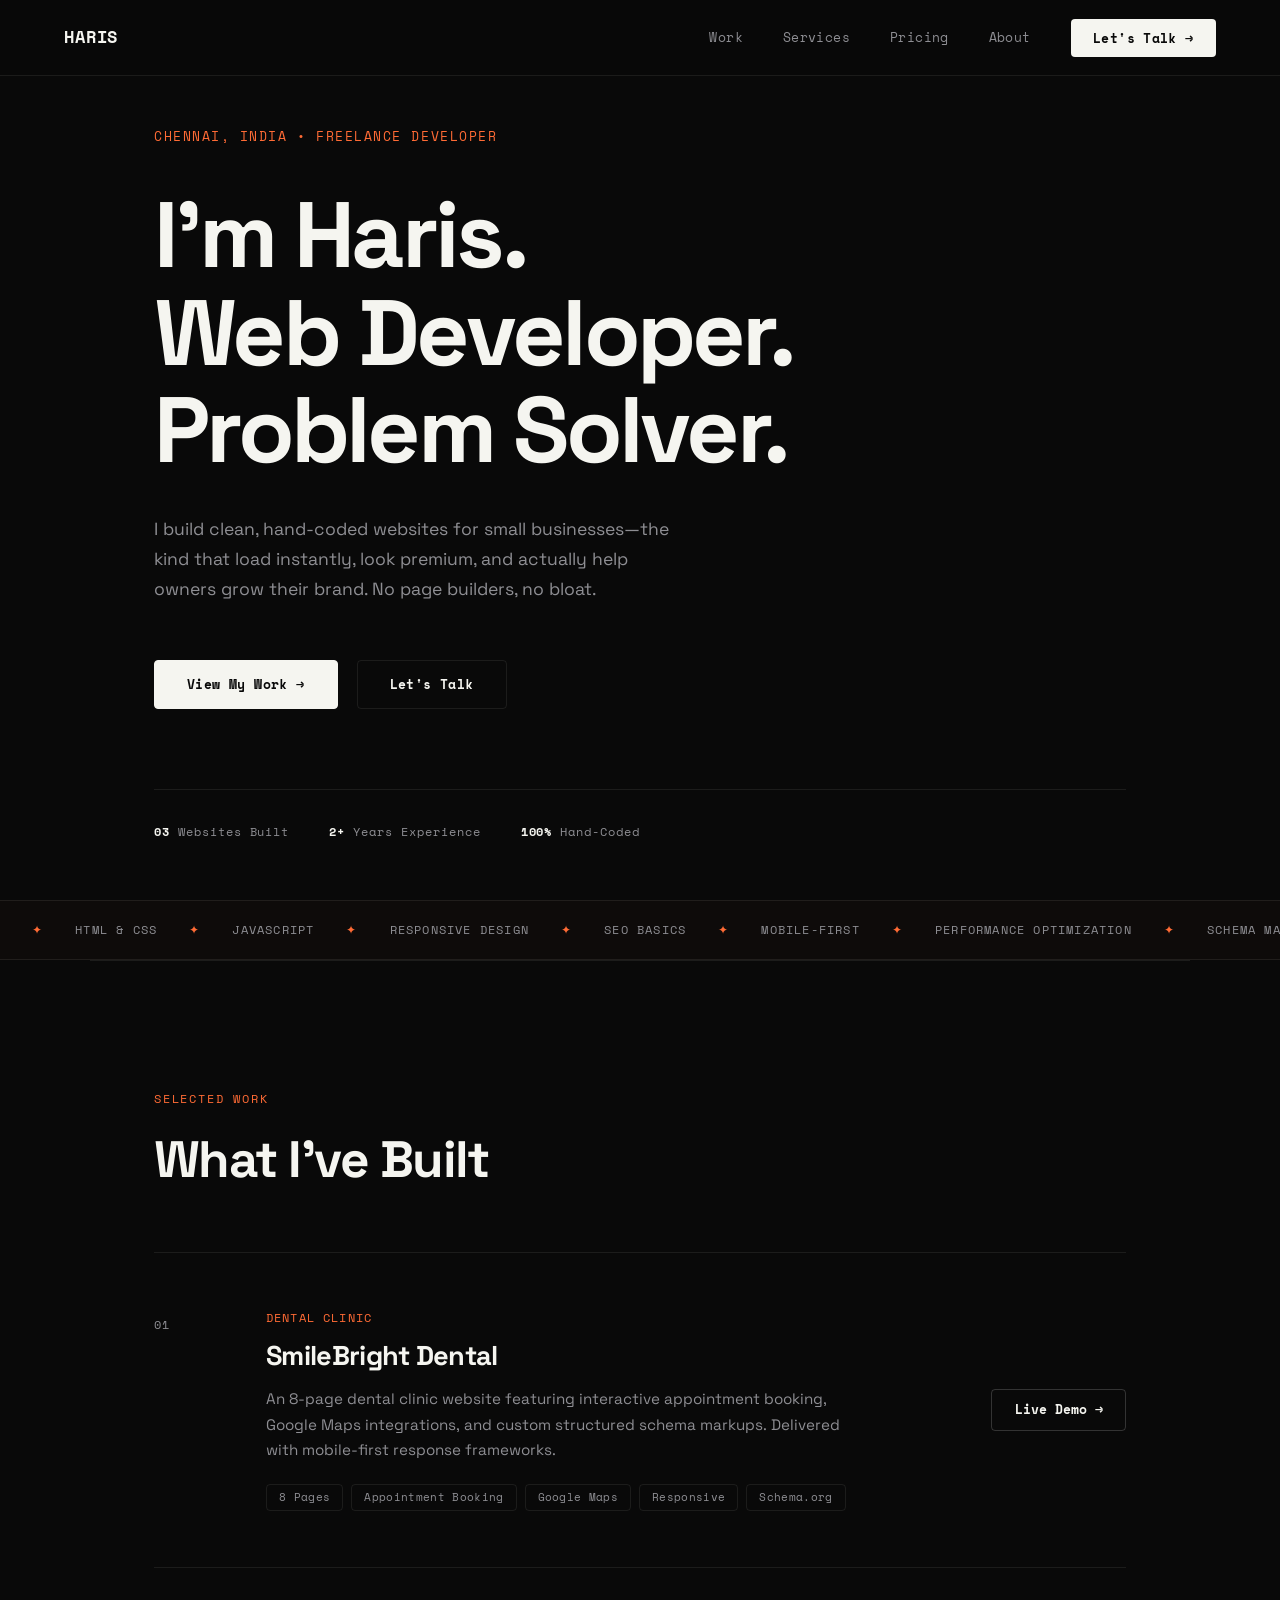
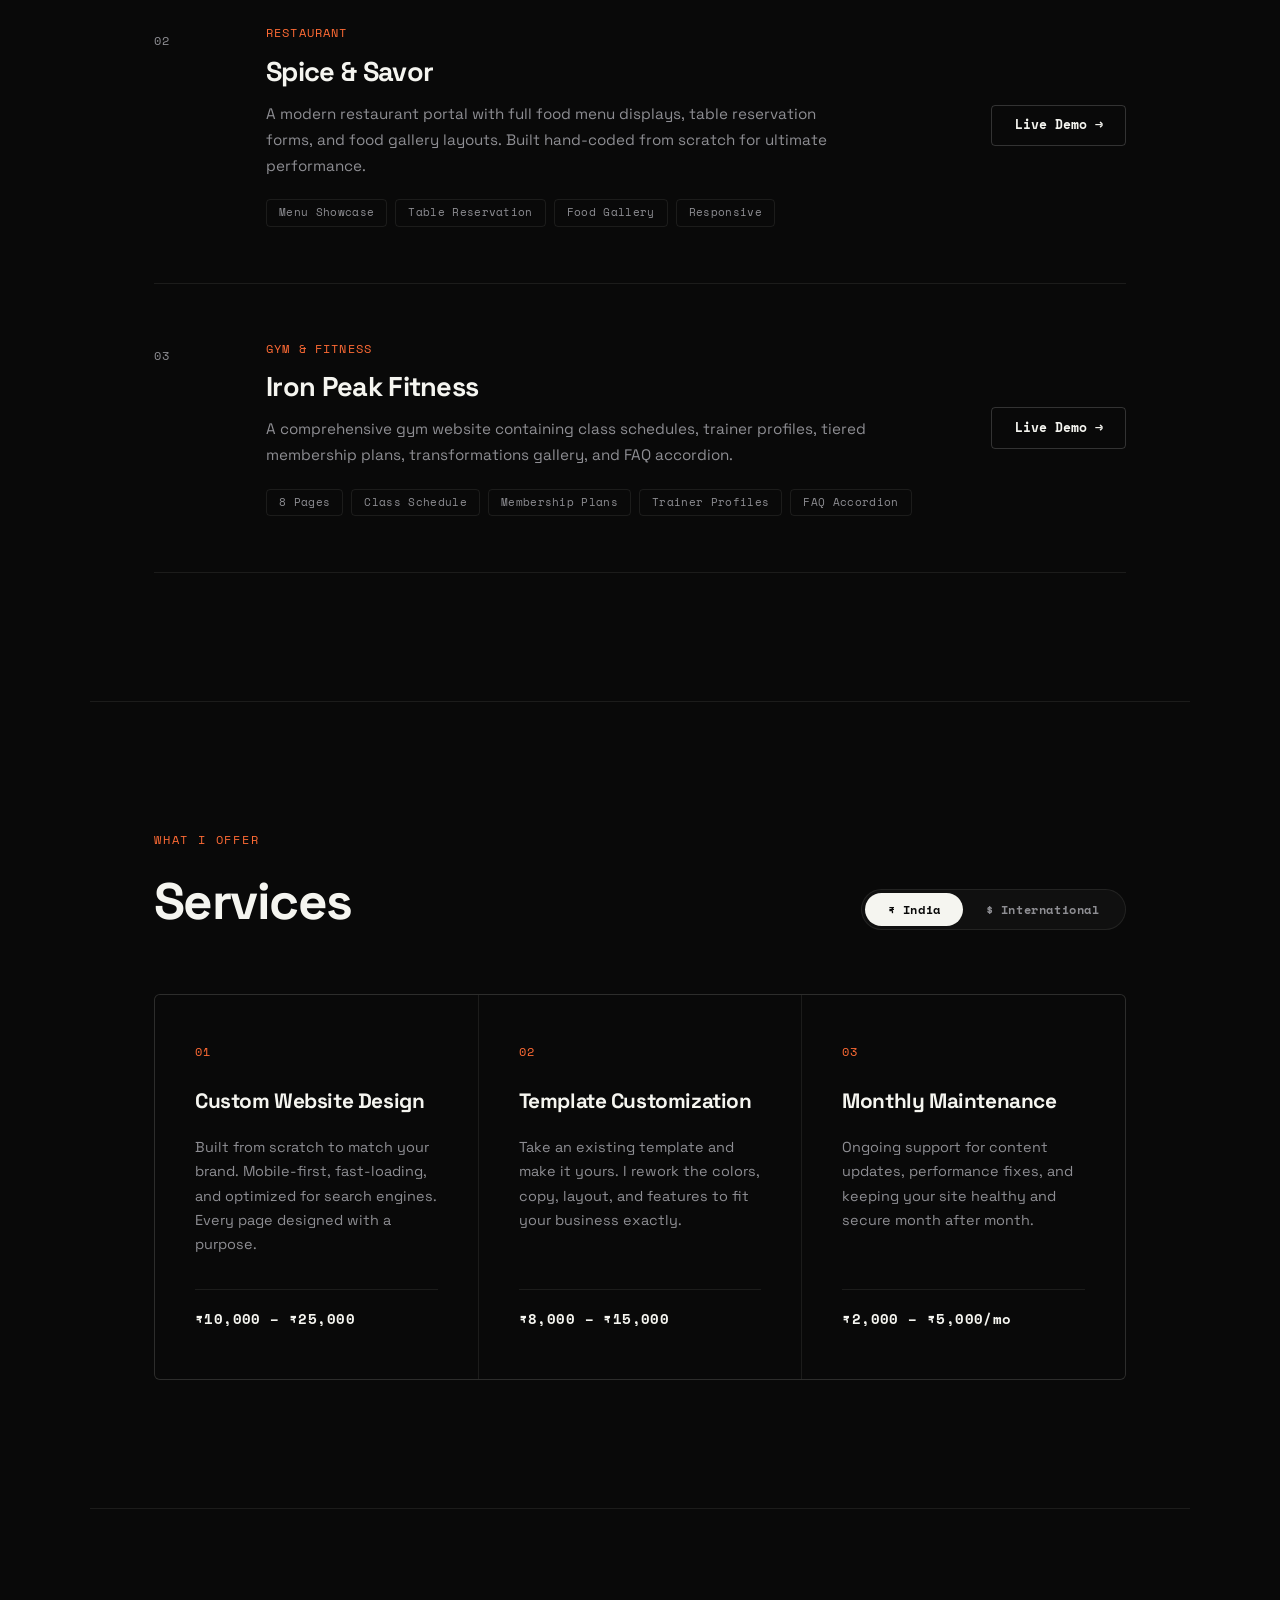
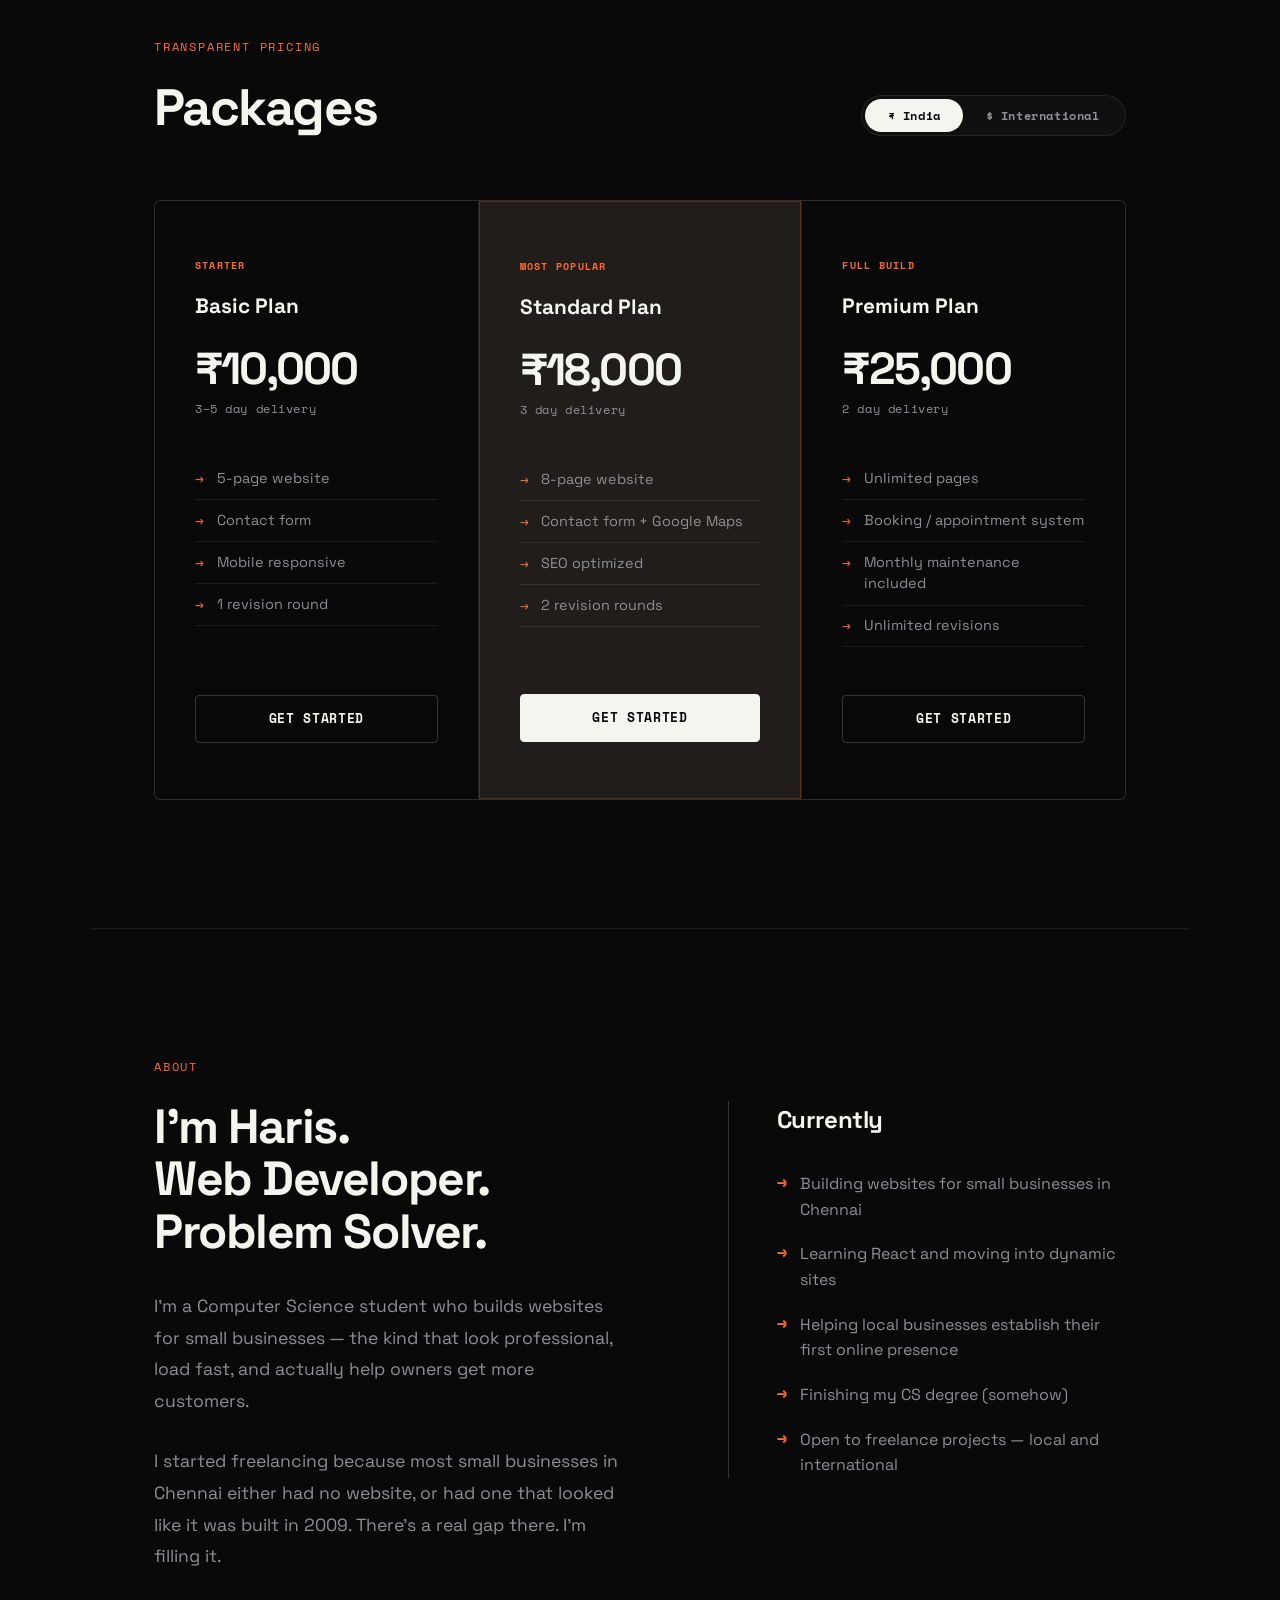
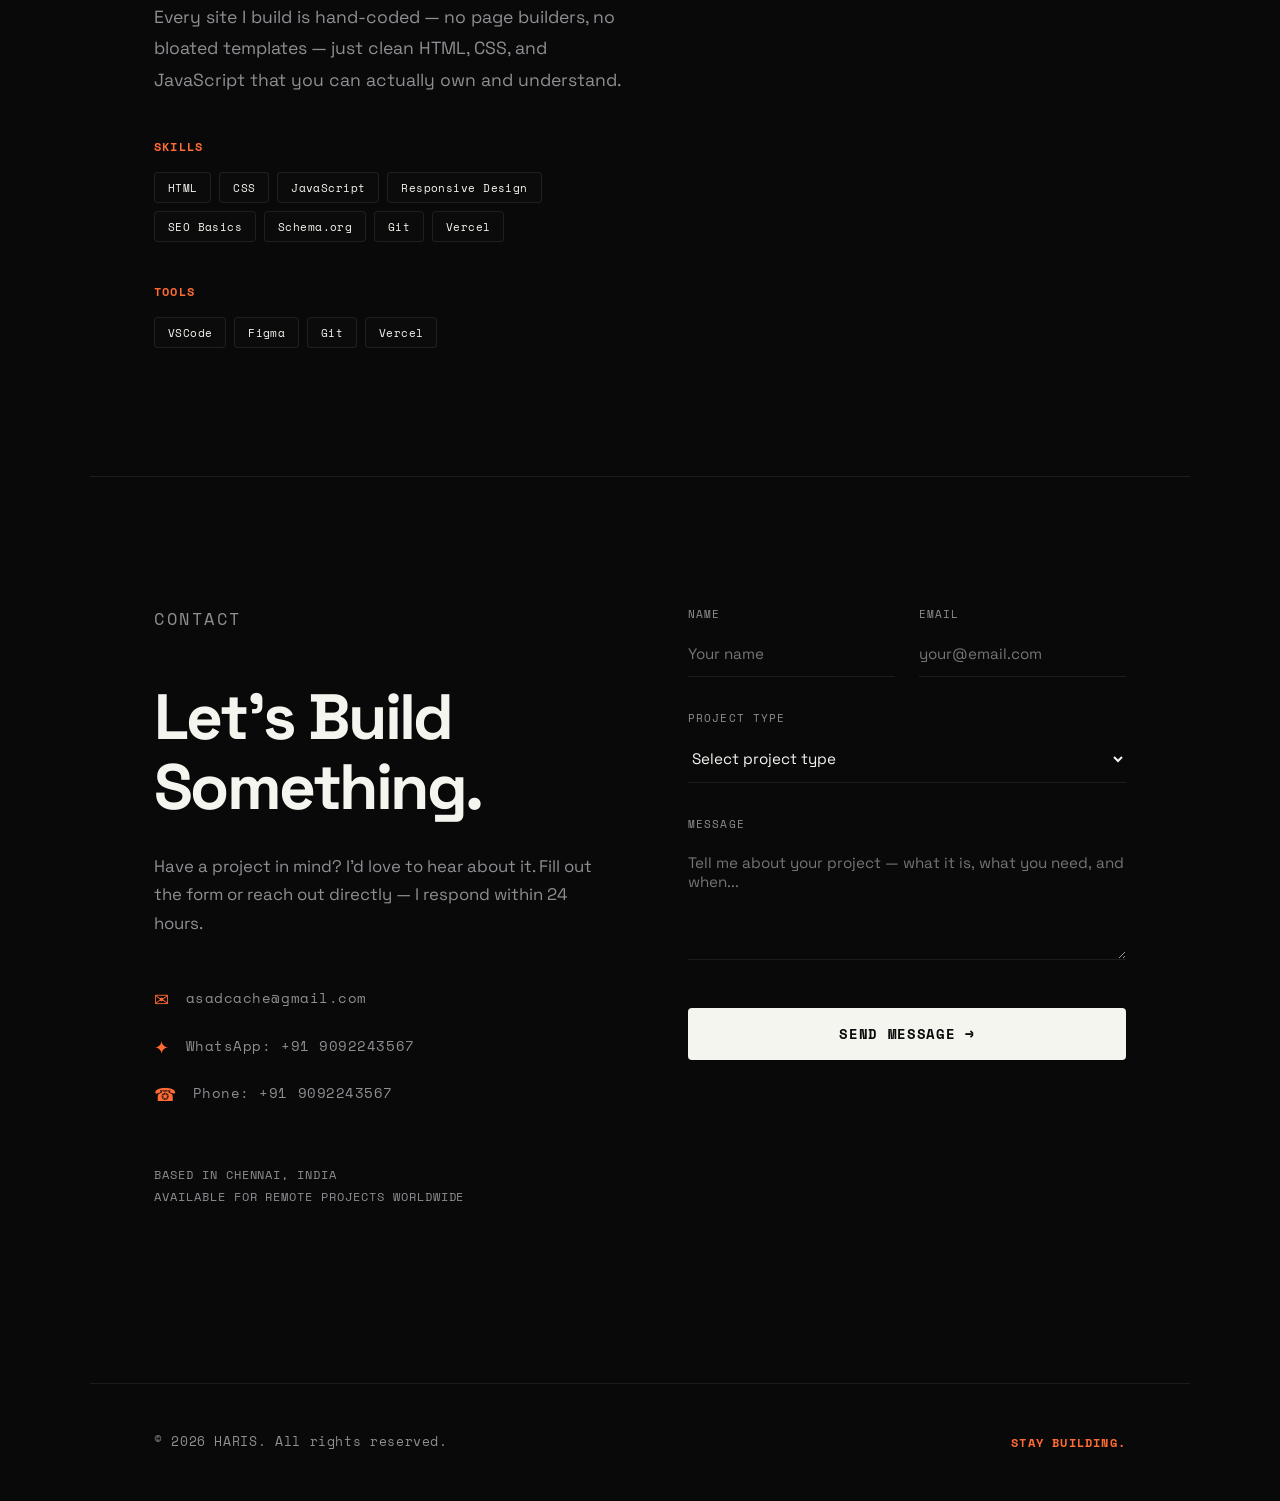
==== commit 28e2e330: "Synchronize currency toggle across Services and Packages" ====
--- a/index.html
+++ b/index.html
@@ -1,35 +1,43 @@
 <!DOCTYPE html>
 <html lang="en">
+
 <head>
     <meta charset="UTF-8">
     <meta name="viewport" content="width=device-width, initial-scale=1.0">
-    <meta name="description" content="Haris — Freelance Web Developer based in Chennai, India. I build responsive, modern, and speed-optimized websites for small businesses.">
+    <meta name="description"
+        content="Haris — Freelance Web Developer based in Chennai, India. I build responsive, modern, and speed-optimized websites for small businesses.">
     <meta property="og:title" content="HARIS — Web Developer">
-    <meta property="og:description" content="Freelance Web Developer based in Chennai. I hand-code premium websites that help small businesses grow.">
+    <meta property="og:description"
+        content="Freelance Web Developer based in Chennai. I hand-code premium websites that help small businesses grow.">
     <meta property="og:type" content="website">
     <title>HARIS — Web Developer. Builder. Problem Solver.</title>
+    <link rel="icon" type="image/png" href="favicon.png">
 
     <link rel="preconnect" href="https://fonts.googleapis.com">
     <link rel="preconnect" href="https://fonts.gstatic.com" crossorigin>
-    <link href="https://fonts.googleapis.com/css2?family=Space+Grotesk:wght@300;400;500;600;700&family=Space+Mono:wght@400;700&display=swap" rel="stylesheet">
+    <link
+        href="https://fonts.googleapis.com/css2?family=Space+Grotesk:wght@300;400;500;600;700&family=Space+Mono:wght@400;700&display=swap"
+        rel="stylesheet">
 
     <style>
         /* ─── RESET & BASE ─── */
-        *, *::before, *::after {
+        *,
+        *::before,
+        *::after {
             margin: 0;
             padding: 0;
             box-sizing: border-box;
         }
 
         :root {
-            --black:   #090909;
-            --white:   #F5F5F0;
-            --dim:     #8E8E93;
-            --accent:  #FF6B35;
-            --border:  rgba(245, 245, 240, 0.08);
+            --black: #090909;
+            --white: #F5F5F0;
+            --dim: #8E8E93;
+            --accent: #FF6B35;
+            --border: rgba(245, 245, 240, 0.08);
             --border-strong: rgba(245, 245, 240, 0.18);
             --font-display: 'Space Grotesk', sans-serif;
-            --font-mono:    'Space Mono', monospace;
+            --font-mono: 'Space Mono', monospace;
         }
 
         html {
@@ -56,13 +64,16 @@
         ::-webkit-scrollbar {
             width: 6px;
         }
+
         ::-webkit-scrollbar-track {
             background: var(--black);
         }
+
         ::-webkit-scrollbar-thumb {
             background: var(--border-strong);
             border-radius: 3px;
         }
+
         ::-webkit-scrollbar-thumb:hover {
             background: var(--accent);
         }
@@ -169,9 +180,17 @@
             transition: all 0.3s ease;
         }
 
-        .hamburger.open span:nth-child(1) { transform: rotate(45deg) translate(5px, 6px); }
-        .hamburger.open span:nth-child(2) { opacity: 0; }
-        .hamburger.open span:nth-child(3) { transform: rotate(-45deg) translate(5px, -6px); }
+        .hamburger.open span:nth-child(1) {
+            transform: rotate(45deg) translate(5px, 6px);
+        }
+
+        .hamburger.open span:nth-child(2) {
+            opacity: 0;
+        }
+
+        .hamburger.open span:nth-child(3) {
+            transform: rotate(-45deg) translate(5px, -6px);
+        }
 
         /* ─── HERO ─── */
         .hero {
@@ -306,8 +325,13 @@
         }
 
         @keyframes marquee {
-            0%   { transform: translateX(0); }
-            100% { transform: translateX(-50%); }
+            0% {
+                transform: translateX(0);
+            }
+
+            100% {
+                transform: translateX(-50%);
+            }
         }
 
         /* ─── SECTION COMMON ─── */
@@ -488,7 +512,8 @@
             flex-grow: 1;
         }
 
-        .service-price {
+        .service-price-inr,
+        .service-price-usd {
             font-family: var(--font-mono);
             font-size: 0.85rem;
             font-weight: 700;
@@ -496,6 +521,18 @@
             letter-spacing: 0.03em;
             border-top: 1px solid var(--border);
             padding-top: 1.2rem;
+        }
+
+        .service-price-usd {
+            display: none;
+        }
+
+        body.show-usd .service-price-inr {
+            display: none;
+        }
+
+        body.show-usd .service-price-usd {
+            display: block;
         }
 
         /* ─── PRICING ─── */
@@ -519,7 +556,7 @@
         .pricing-toggle {
             display: flex;
             padding: 3px;
-            background: rgba(255,255,255,0.03);
+            background: rgba(255, 255, 255, 0.03);
             border: 1px solid var(--border);
             border-radius: 50px;
             width: fit-content;
@@ -564,7 +601,7 @@
         }
 
         .plan-card:hover {
-            background: rgba(255,255,255,0.01);
+            background: rgba(255, 255, 255, 0.01);
         }
 
         .plan-card.featured {
@@ -603,8 +640,13 @@
             display: none;
         }
 
-        body.show-usd .plan-price-inr { display: none; }
-        body.show-usd .plan-price-usd { display: block; }
+        body.show-usd .plan-price-inr {
+            display: none;
+        }
+
+        body.show-usd .plan-price-usd {
+            display: block;
+        }
 
         .plan-delivery {
             font-family: var(--font-mono);
@@ -721,7 +763,7 @@
             padding: 0.35rem 0.8rem;
             border-radius: 4px;
             letter-spacing: 0.04em;
-            background: rgba(255,255,255,0.01);
+            background: rgba(255, 255, 255, 0.01);
         }
 
         .currently {
@@ -924,19 +966,23 @@
 
         /* ─── MOBILE ─── */
         @media (max-width: 968px) {
+
             .pricing-plans,
             .services-grid {
                 grid-template-columns: 1fr;
             }
+
             .plan-card.featured {
                 border-left: 1px solid rgba(255, 107, 53, 0.25);
                 border-right: 1px solid rgba(255, 107, 53, 0.25);
             }
+
             .about-grid,
             .contact-wrap {
                 grid-template-columns: 1fr;
                 gap: 4rem;
             }
+
             .currently {
                 border-left: none;
                 border-top: 1px solid var(--border);
@@ -1014,6 +1060,7 @@
         }
     </style>
 </head>
+
 <body>
 
     <!-- NAV -->
@@ -1035,7 +1082,8 @@
     <section class="hero">
         <p class="hero-eyebrow">Chennai, India &bull; Freelance Developer</p>
         <h1>I'm Haris. <br>Web Developer. <br>Problem Solver.</h1>
-        <p class="hero-sub">I build clean, hand-coded websites for small businesses—the kind that load instantly, look premium, and actually help owners grow their brand. No page builders, no bloat.</p>
+        <p class="hero-sub">I build clean, hand-coded websites for small businesses—the kind that load instantly, look
+            premium, and actually help owners grow their brand. No page builders, no bloat.</p>
         <div class="hero-actions">
             <a href="#work" class="btn btn-primary">View My Work →</a>
             <a href="#contact" class="btn btn-ghost">Let's Talk</a>
@@ -1087,7 +1135,9 @@
                 <div class="work-body">
                     <p class="work-tag">Dental Clinic</p>
                     <h3 class="work-title">SmileBright Dental</h3>
-                    <p class="work-desc">An 8-page dental clinic website featuring interactive appointment booking, Google Maps integrations, and custom structured schema markups. Delivered with mobile-first response frameworks.</p>
+                    <p class="work-desc">An 8-page dental clinic website featuring interactive appointment booking,
+                        Google Maps integrations, and custom structured schema markups. Delivered with mobile-first
+                        response frameworks.</p>
                     <div class="work-features">
                         <span class="feature-tag">8 Pages</span>
                         <span class="feature-tag">Appointment Booking</span>
@@ -1096,7 +1146,8 @@
                         <span class="feature-tag">Schema.org</span>
                     </div>
                 </div>
-                <a href="https://smilebright-dental-seven.vercel.app" target="_blank" rel="noopener" class="work-link">Live Demo →</a>
+                <a href="https://smilebright-dental-seven.vercel.app" target="_blank" rel="noopener"
+                    class="work-link">Live Demo →</a>
             </div>
 
             <div class="work-item">
@@ -1104,7 +1155,8 @@
                 <div class="work-body">
                     <p class="work-tag">Restaurant</p>
                     <h3 class="work-title">Spice &amp; Savor</h3>
-                    <p class="work-desc">A modern restaurant portal with full food menu displays, table reservation forms, and food gallery layouts. Built hand-coded from scratch for ultimate performance.</p>
+                    <p class="work-desc">A modern restaurant portal with full food menu displays, table reservation
+                        forms, and food gallery layouts. Built hand-coded from scratch for ultimate performance.</p>
                     <div class="work-features">
                         <span class="feature-tag">Menu Showcase</span>
                         <span class="feature-tag">Table Reservation</span>
@@ -1112,7 +1164,8 @@
                         <span class="feature-tag">Responsive</span>
                     </div>
                 </div>
-                <a href="https://spiceandsavour-restaurant.vercel.app" target="_blank" rel="noopener" class="work-link">Live Demo →</a>
+                <a href="https://spiceandsavour-restaurant.vercel.app" target="_blank" rel="noopener"
+                    class="work-link">Live Demo →</a>
             </div>
 
             <div class="work-item">
@@ -1120,7 +1173,8 @@
                 <div class="work-body">
                     <p class="work-tag">Gym &amp; Fitness</p>
                     <h3 class="work-title">Iron Peak Fitness</h3>
-                    <p class="work-desc">A comprehensive gym website containing class schedules, trainer profiles, tiered membership plans, transformations gallery, and FAQ accordion.</p>
+                    <p class="work-desc">A comprehensive gym website containing class schedules, trainer profiles,
+                        tiered membership plans, transformations gallery, and FAQ accordion.</p>
                     <div class="work-features">
                         <span class="feature-tag">8 Pages</span>
                         <span class="feature-tag">Class Schedule</span>
@@ -1129,7 +1183,8 @@
                         <span class="feature-tag">FAQ Accordion</span>
                     </div>
                 </div>
-                <a href="https://iironpeakfitness-gym.vercel.app" target="_blank" rel="noopener" class="work-link">Live Demo →</a>
+                <a href="https://iironpeakfitness-gym.vercel.app" target="_blank" rel="noopener" class="work-link">Live
+                    Demo →</a>
             </div>
 
         </div>
@@ -1137,27 +1192,41 @@
 
     <!-- SERVICES -->
     <section id="services">
-        <p class="section-label">What I Offer</p>
-        <h2 class="section-title">Services</h2>
+        <div class="pricing-header-wrap">
+            <div>
+                <p class="section-label">What I Offer</p>
+                <h2 class="section-title">Services</h2>
+            </div>
+            <div class="pricing-toggle">
+                <button class="toggle-btn toggle-inr active" onclick="showINR()">₹ India</button>
+                <button class="toggle-btn toggle-usd" onclick="showUSD()">$ International</button>
+            </div>
+        </div>
 
         <div class="services-grid">
             <div class="service-cell">
                 <p class="service-num">01</p>
                 <h3 class="service-name">Custom Website Design</h3>
-                <p class="service-desc">Built from scratch to match your brand. Mobile-first, fast-loading, and optimized for search engines. Every page designed with a purpose.</p>
-                <p class="service-price">₹10,000 – ₹25,000</p>
+                <p class="service-desc">Built from scratch to match your brand. Mobile-first, fast-loading, and
+                    optimized for search engines. Every page designed with a purpose.</p>
+                <p class="service-price-inr">₹10,000 – ₹25,000</p>
+                <p class="service-price-usd">$500 – $1,250</p>
             </div>
             <div class="service-cell">
                 <p class="service-num">02</p>
                 <h3 class="service-name">Template Customization</h3>
-                <p class="service-desc">Take an existing template and make it yours. I rework the colors, copy, layout, and features to fit your business exactly.</p>
-                <p class="service-price">₹8,000 – ₹15,000</p>
+                <p class="service-desc">Take an existing template and make it yours. I rework the colors, copy, layout,
+                    and features to fit your business exactly.</p>
+                <p class="service-price-inr">₹8,000 – ₹15,000</p>
+                <p class="service-price-usd">$400 – $750</p>
             </div>
             <div class="service-cell">
                 <p class="service-num">03</p>
                 <h3 class="service-name">Monthly Maintenance</h3>
-                <p class="service-desc">Ongoing support for content updates, performance fixes, and keeping your site healthy and secure month after month.</p>
-                <p class="service-price">₹2,000 – ₹5,000/mo</p>
+                <p class="service-desc">Ongoing support for content updates, performance fixes, and keeping your site
+                    healthy and secure month after month.</p>
+                <p class="service-price-inr">₹2,000 – ₹5,000/mo</p>
+                <p class="service-price-usd">$100 – $250/mo</p>
             </div>
         </div>
     </section>
@@ -1170,8 +1239,8 @@
                 <h2 class="section-title">Packages</h2>
             </div>
             <div class="pricing-toggle">
-                <button class="toggle-btn active" id="toggleINR" onclick="showINR()">₹ India</button>
-                <button class="toggle-btn" id="toggleUSD" onclick="showUSD()">$ International</button>
+                <button class="toggle-btn toggle-inr active" onclick="showINR()">₹ India</button>
+                <button class="toggle-btn toggle-usd" onclick="showUSD()">$ International</button>
             </div>
         </div>
 
@@ -1231,13 +1300,18 @@
 
         <div class="about-grid">
             <div class="about-text">
-                <h2 style="font-size: clamp(1.8rem, 4vw, 3rem); font-weight: 700; letter-spacing: -0.03em; line-height: 1.1; margin-bottom: 2rem;">I'm Haris.<br>Web Developer.<br>Problem Solver.</h2>
-
-                <p>I'm a Computer Science student who builds websites for small businesses — the kind that look professional, load fast, and actually help owners get more customers.</p>
-
-                <p>I started freelancing because most small businesses in Chennai either had no website, or had one that looked like it was built in 2009. There's a real gap there. I'm filling it.</p>
-
-                <p>Every site I build is hand-coded — no page builders, no bloated templates — just clean HTML, CSS, and JavaScript that you can actually own and understand.</p>
+                <h2
+                    style="font-size: clamp(1.8rem, 4vw, 3rem); font-weight: 700; letter-spacing: -0.03em; line-height: 1.1; margin-bottom: 2rem;">
+                    I'm Haris.<br>Web Developer.<br>Problem Solver.</h2>
+
+                <p>I'm a Computer Science student who builds websites for small businesses — the kind that look
+                    professional, load fast, and actually help owners get more customers.</p>
+
+                <p>I started freelancing because most small businesses in Chennai either had no website, or had one that
+                    looked like it was built in 2009. There's a real gap there. I'm filling it.</p>
+
+                <p>Every site I build is hand-coded — no page builders, no bloated templates — just clean HTML, CSS, and
+                    JavaScript that you can actually own and understand.</p>
 
                 <div class="skills-label">Skills</div>
                 <div class="skills-row">
@@ -1279,7 +1353,8 @@
             <div class="contact-intro">
                 <p class="section-label">Contact</p>
                 <h2>Let's Build Something.</h2>
-                <p>Have a project in mind? I'd love to hear about it. Fill out the form or reach out directly — I respond within 24 hours.</p>
+                <p>Have a project in mind? I'd love to hear about it. Fill out the form or reach out directly — I
+                    respond within 24 hours.</p>
 
                 <div class="contact-meta">
                     <a href="mailto:asadcache@gmail.com">
@@ -1293,7 +1368,8 @@
                     </a>
                 </div>
 
-                <p style="font-family: var(--font-mono); font-size: 0.75rem; color: var(--dim); letter-spacing: 0.08em; line-height: 1.8;">
+                <p
+                    style="font-family: var(--font-mono); font-size: 0.75rem; color: var(--dim); letter-spacing: 0.08em; line-height: 1.8;">
                     BASED IN CHENNAI, INDIA<br>
                     AVAILABLE FOR REMOTE PROJECTS WORLDWIDE
                 </p>
@@ -1323,7 +1399,9 @@
                 </div>
                 <div class="form-field">
                     <label for="cMessage">Message</label>
-                    <textarea id="cMessage" placeholder="Tell me about your project — what it is, what you need, and when..." required></textarea>
+                    <textarea id="cMessage"
+                        placeholder="Tell me about your project — what it is, what you need, and when..."
+                        required></textarea>
                 </div>
                 <button type="submit" class="form-submit">Send Message →</button>
             </form>
@@ -1339,7 +1417,7 @@
     <script>
         // ── Hamburger ──
         const hamburger = document.getElementById('hamburger');
-        const navLinks  = document.getElementById('navLinks');
+        const navLinks = document.getElementById('navLinks');
 
         hamburger.addEventListener('click', () => {
             hamburger.classList.toggle('open');
@@ -1358,22 +1436,22 @@
         // ── Currency toggle ──
         function showINR() {
             document.body.classList.remove('show-usd');
-            document.getElementById('toggleINR').classList.add('active');
-            document.getElementById('toggleUSD').classList.remove('active');
+            document.querySelectorAll('.toggle-inr').forEach(btn => btn.classList.add('active'));
+            document.querySelectorAll('.toggle-usd').forEach(btn => btn.classList.remove('active'));
         }
 
         function showUSD() {
             document.body.classList.add('show-usd');
-            document.getElementById('toggleUSD').classList.add('active');
-            document.getElementById('toggleINR').classList.remove('active');
+            document.querySelectorAll('.toggle-usd').forEach(btn => btn.classList.add('active'));
+            document.querySelectorAll('.toggle-inr').forEach(btn => btn.classList.remove('active'));
         }
 
         // ── Contact form ──
-        document.getElementById('contactForm').addEventListener('submit', function(e) {
+        document.getElementById('contactForm').addEventListener('submit', function (e) {
             e.preventDefault();
-            const name  = document.getElementById('cName').value.trim();
+            const name = document.getElementById('cName').value.trim();
             const email = document.getElementById('cEmail').value.trim();
-            const msg   = document.getElementById('cMessage').value.trim();
+            const msg = document.getElementById('cMessage').value.trim();
 
             if (!name || !email || !msg) {
                 alert('Please fill in all required fields.');
@@ -1390,4 +1468,5 @@
         });
     </script>
 </body>
+
 </html>
